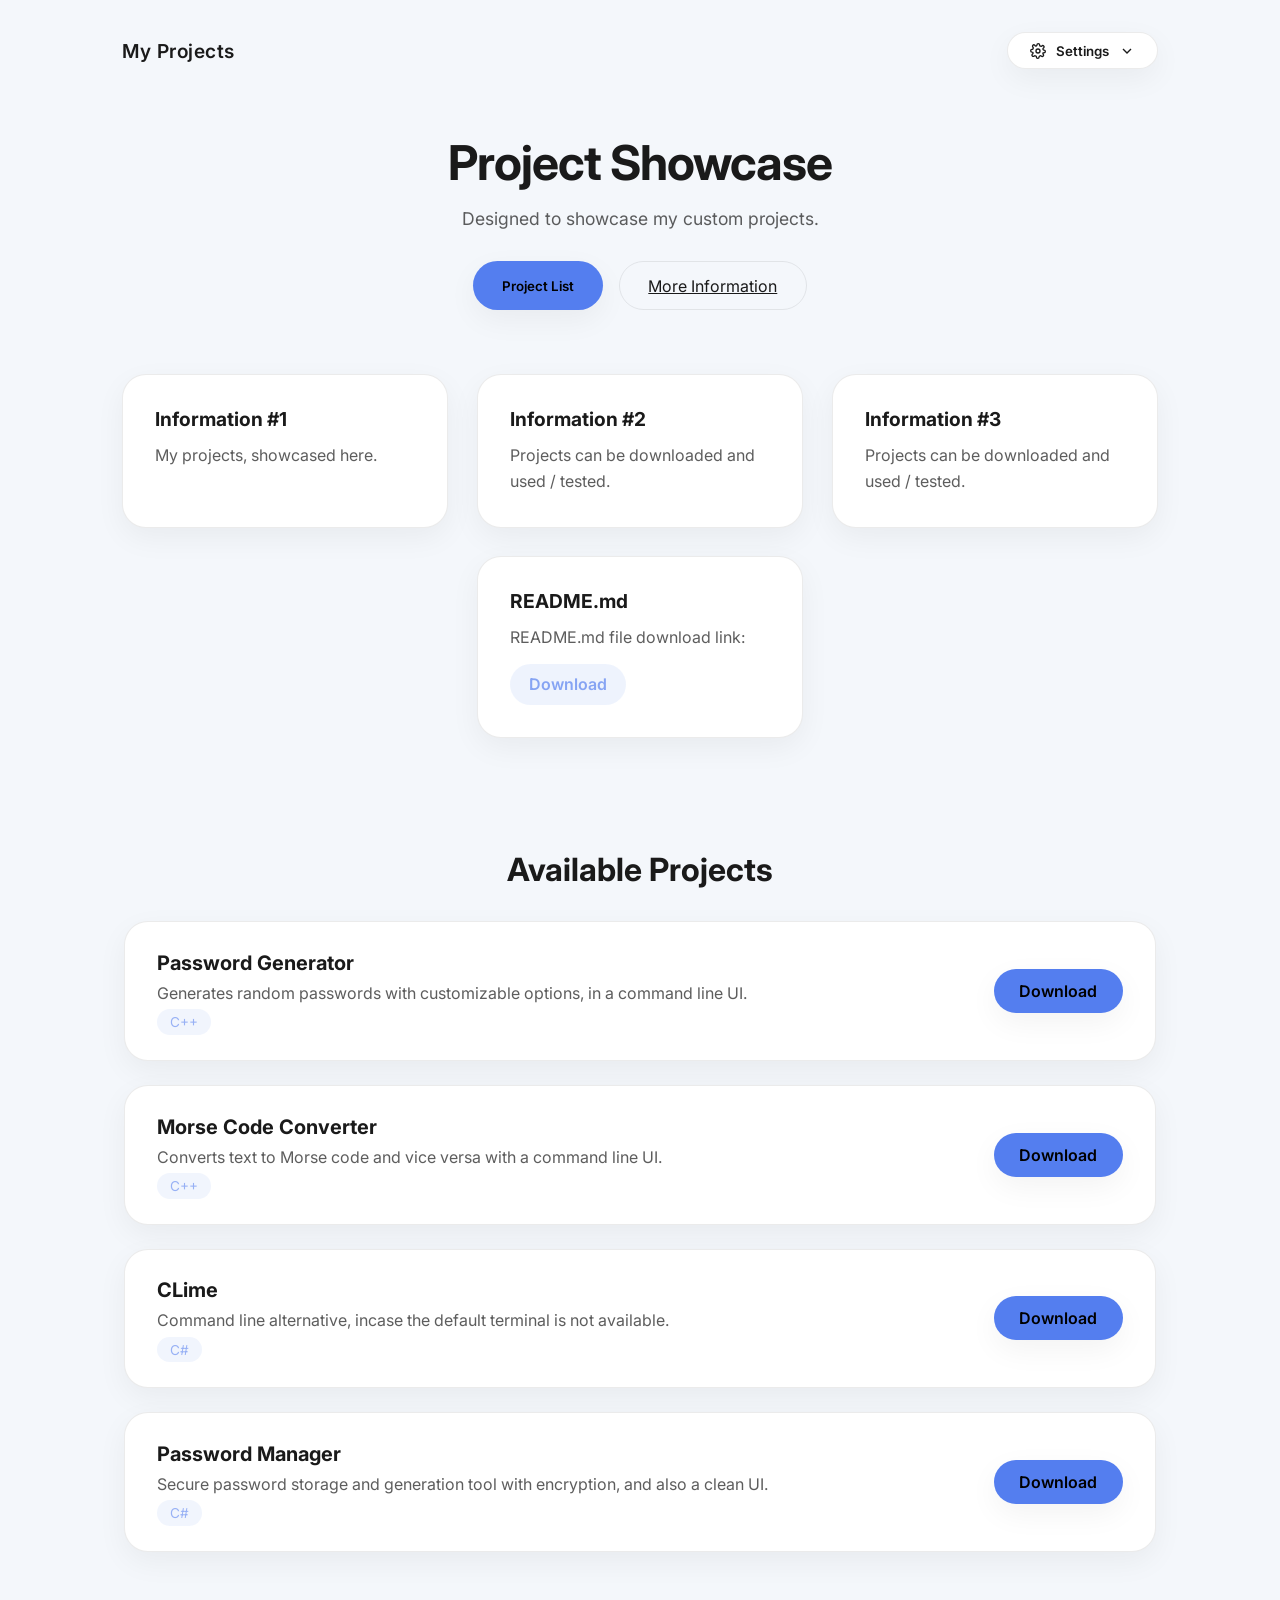
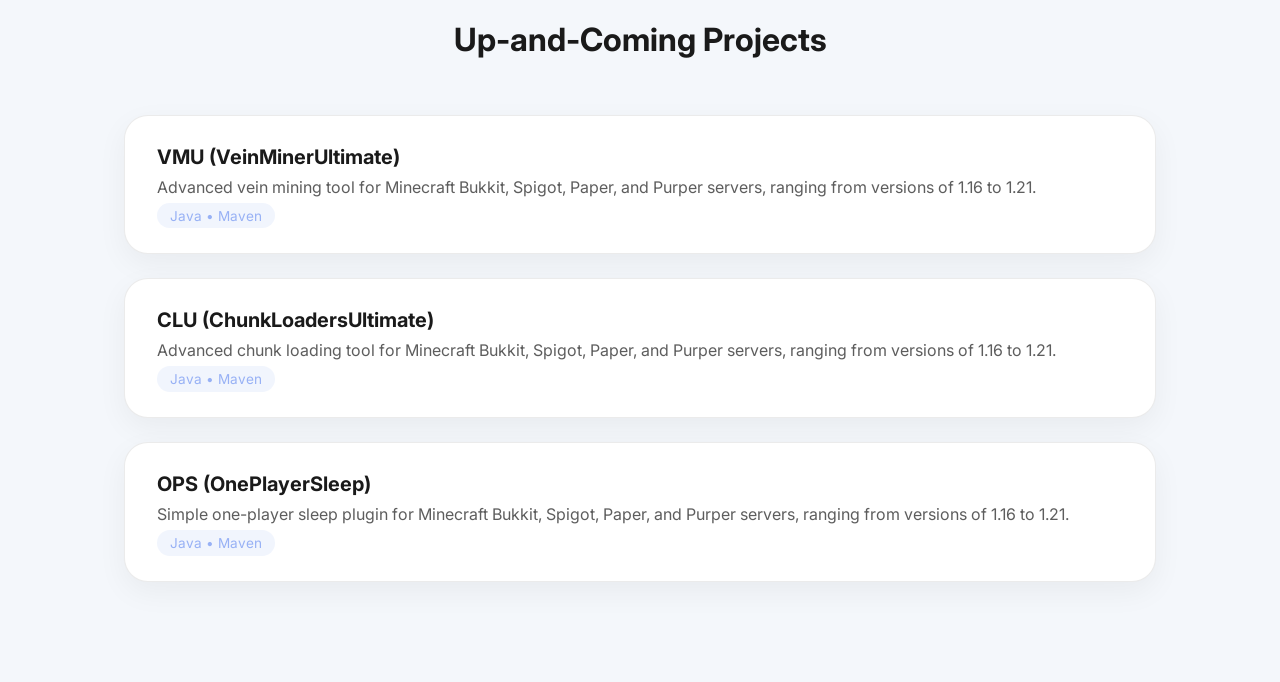
==== index.html @ 4d4570b8 "Add files via upload" ====
<!DOCTYPE html>
<html lang="en" data-theme="light">

<head>
    <meta charset="UTF-8" />
    <meta name="viewport" content="width=device-width, initial-scale=1.0" />
    <title>Project Showcase</title>
    <link rel="stylesheet" href="style.css" />
    <link href="https://fonts.googleapis.com/css2?family=Inter:wght@400;500;600;700&display=swap" rel="stylesheet">
</head>

<body>
    <div class="container">
        <header class="navbar">
            <div class="logo">My Projects</div>
            <div class="settings-wrapper">
                <button class="settings-btn" id="settingsBtn">
                    <span class="settings-content">
                            <svg class="settings-gear" viewBox="0 0 24 24" fill="none" stroke="currentColor" stroke-width="2">
                                <circle cx="12" cy="12" r="3"></circle>
                                <path d="M19.4 15a1.7 1.7 0 0 0 .33 1.82l.06.06a2 2 0 1 1-2.83 2.83l-.06-.06A1.7 1.7 0 0 0 15 19.4a1.7 1.7 0 0 0-1 .6 1.7 1.7 0 0 0-.4 1.1V21a2 2 0 1 1-4 0v-.1a1.7 1.7 0 0 0-.4-1.1 1.7 1.7 0 0 0-1-.6 1.7 1.7 0 0 0-1.82.33l-.06.06a2 2 0 1 1-2.83-2.83l.06-.06A1.7 1.7 0 0 0 4.6 15a1.7 1.7 0 0 0-.6-1 1.7 1.7 0 0 0-1.1-.4H3a2 2 0 1 1 0-4h.1a1.7 1.7 0 0 0 1.1-.4 1.7 1.7 0 0 0 .6-1 1.7 1.7 0 0 0-.33-1.82l-.06-.06A2 2 0 1 1 7.24 3.4l.06.06A1.7 1.7 0 0 0 9 4.6a1.7 1.7 0 0 0 1-.6 1.7 1.7 0 0 0 .4-1.1V3a2 2 0 1 1 4 0v.1a1.7 1.7 0 0 0 .4 1.1 1.7 1.7 0 0 0 1 .6 1.7 1.7 0 0 0 1.82-.33l.06-.06A2 2 0 1 1 20.6 7.24l-.06.06A1.7 1.7 0 0 0 19.4 9c0 .38.13.74.36 1.03.23.29.56.5.94.57H21a2 2 0 1 1 0 4h-.1a1.7 1.7 0 0 0-1.1.4c-.3.25-.52.6-.6 1z"></path>
                            </svg>

                            <span class="settings-text">Settings</span>
                    <svg class="settings-arrow" viewBox="0 0 24 24" fill="none" stroke="currentColor" stroke-width="2">
                        <polyline points="6 9 12 15 18 9"></polyline>
                    </svg>
                    </span>
                </button>

                <div class="settings-dropdown" id="settingsDropdown">
                    <div class="settings-item">
                        <span>Dark Mode</span>
                        <button class="theme-toggle" id="themeToggle">
                            <span class="toggle-circle"></span>
                        </button>
                    </div>
                    

                    <br>

                    <div class="settings-item">
                        <span>Mono Mode</span>
                        <button class="theme-toggle" id="monochromeToggle">
                            <span class="toggle-circle-2"></span>
                        </button>
                    </div>

                    <br>

                    <div class="settings-item">
                        <span>Cake Enabled</span>
                        <button class="theme-toggle" id="cakeToggle">
                            <span class="toggle-circle-3"></span>
                        </button>
                    </div>
                </div>
            </div>
        </header>

        <main class="hero">
            <h1>Project Showcase</h1>
            <p>Designed to showcase my custom projects.</p>
            <div class="buttons">
                <button class="primary-btn" id="projectListBtn">Project List</button>
                <a href="more_information.html" class="secondary-btn">More Information</a>
            </div>
        </main>

        <section class="cards">
            <div class="card">
                <h3>Information #1</h3>
                <p>My projects, showcased here.</p>
            </div>

            <div class="card">
                <h3>Information #2</h3>
                <p>Projects can be downloaded and used / tested.</p>
            </div>

            <div class="card">
                <h3>Information #3</h3>
                <p>Projects can be downloaded and used / tested.</p>
            </div>

            <div class="card-sized-placeholder"></div>

            <div class="card">
                <h3>README.md</h3>
                <p>README.md file download link: <a href="README.md" download>Download</a></p>
            </div>
        </section>
    </div>

    <section class="projects-list">
        <h2 class="section-title" id="projectList">Available Projects</h2>
        <div class="projects-container">
            <div class="project-item">
                <div class="project-details">
                    <h3>Password Generator</h3>
                    <p>Generates random passwords with customizable options, in a command line UI.</p>
                    <span class="project-meta">C++</span>
                </div>
                <a href="projects/password-generator.zip" download class="project-download">
                    Download
                </a>
            </div>

            <div class="project-item">
                <div class="project-details">
                    <h3>Morse Code Converter</h3>
                    <p>Converts text to Morse code and vice versa with a command line UI.</p>
                    <span class="project-meta">C++</span>
                </div>
                <a href="projects/mcc.zip" download class="project-download">
                    Download
                </a>
            </div>

            <div class="project-item">
                <div class="project-details">
                    <h3>CLime</h3>
                    <p>Command line alternative, incase the default terminal is not available.</p>
                    <span class="project-meta">C#</span>
                </div>
                <a href="projects/clime.zip" download class="project-download">
                    Download
                </a>
            </div>

            <div class="project-item">
                <div class="project-details">
                    <h3>Password Manager</h3>
                    <p>Secure password storage and generation tool with encryption, and also a clean UI.</p>
                    <span class="project-meta">C#</span>
                </div>
                <a href="projects/password-manager.zip" download class="project-download">
                    Download
                </a>
            </div>

            <br>

            <h2 class="section-title">Up-and-Coming Projects</h2>

            <div class="project-item">
                <div class="project-details">
                    <h3>VMU (VeinMinerUltimate)</h3>
                    <p>Advanced vein mining tool for Minecraft Bukkit, Spigot, Paper, and Purper servers, ranging from versions of 1.16 to 1.21.</p>
                    <span class="project-meta">Java • Maven</span>
                </div>
            </div>

            <div class="project-item">
                <div class="project-details">
                    <h3>CLU (ChunkLoadersUltimate)</h3>
                    <p>Advanced chunk loading tool for Minecraft Bukkit, Spigot, Paper, and Purper servers, ranging from versions of 1.16 to 1.21.</p>
                    <span class="project-meta">Java • Maven</span>
                </div>
            </div>

            <div class="project-item">
                <div class="project-details">
                    <h3>OPS (OnePlayerSleep)</h3>
                    <p>Simple one-player sleep plugin for Minecraft Bukkit, Spigot, Paper, and Purper servers, ranging from versions of 1.16 to 1.21.</p>
                    <span class="project-meta">Java • Maven</span>
                </div>
            </div>
    </section>

    <br>
    <br>
    <br>
    <br>
    <br>

    <div id="cake">
        <img src="assets/cake.png" alt="Cake">
        <p>Have a slice of cake!</p>
    </div>

    <script src="script.js"></script>
</body>

</html>
---- style.css ----
:root {
    --bg: #f4f7fb;
    --text: #1a1a1a;
    --card-bg: #ffffff;
    --accent: #547eef;
    --accent-soft: rgba(37, 99, 235, 0.1);
    --border: rgba(0, 0, 0, 0.08);
    --shadow-soft: 0 10px 30px rgba(0, 0, 0, 0.05);
    --shadow-hover: 0 18px 45px rgba(0, 0, 0, 0.12);
}

[data-theme="dark"] {
    --bg: #0f1115;
    --text: #f5f5f5;
    --card-bg: #1a1d24;
    --accent: #ead64a;
    --accent-soft: rgba(234, 214, 74, 0.1);
    --border: rgba(255, 255, 255, 0.08);
    --shadow-soft: 0 10px 30px rgba(0, 0, 0, 0.6);
    --shadow-hover: 0 20px 55px rgba(0, 0, 0, 0.8);
}

[data-theme="monochrome"] {
    --bg: #323742;
    --text: #f5f5f5;
    --card-bg: #2c313d;
    --accent: #8a8f9a;
    --accent-soft: rgba(255, 255, 255, 0.08);
    --border: rgba(255, 255, 255, 0.08);
    --shadow-soft: 0 10px 30px rgba(0, 0, 0, 0.5);
    --shadow-hover: 0 20px 55px rgba(0, 0, 0, 0.15);
}

* {
    margin: 0;
    padding: 0;
    box-sizing: border-box;
    font-family: "Inter", sans-serif;
}

body {
    background: var(--bg);
    color: var(--text);
    transition: background 0.3s ease, color 0.3s ease;
}

.container {
    max-width: 1100px;
    margin: auto;
    padding: 2rem;
}

.navbar {
    display: flex;
    justify-content: space-between;
    align-items: center;
    margin-bottom: 4rem;
}

.logo {
    font-weight: 600;
    font-size: 1.2rem;
    letter-spacing: 0.5px;
}

.theme-toggle {
    width: 52px;
    height: 28px;
    background: var(--accent-soft);
    border-radius: 50px;
    border: 1px solid var(--border);
    position: relative;
    cursor: pointer;
    transition: all 0.3s ease;
}

.theme-toggle:hover {
    box-shadow: var(--shadow-soft);
}

.toggle-circle {
    width: 22px;
    height: 22px;
    background: var(--accent);
    border-radius: 50%;
    position: absolute;
    top: 2px;
    left: 3px;
    transition: all 0.3s ease;
}

.toggle-circle-2 {
    width: 22px;
    height: 22px;
    background: var(--accent);
    border-radius: 50%;
    position: absolute;
    top: 2px;
    left: 3px;
    transition: all 0.3s ease;
}

.toggle-circle-3 {
    width: 22px;
    height: 22px;
    background: var(--accent);
    border-radius: 50%;
    position: absolute;
    top: 2px;
    left: 3px;
    transition: all 0.3s ease;
}

.theme-toggle.active .toggle-circle-3 {
    transform: translateX(22px);
}

[data-theme="dark"] .toggle-circle {
    transform: translateX(22px);
}

[data-theme="monochrome"] .toggle-circle-2 {
    transform: translateX(22px);
}

.hero {
    text-align: center;
    margin-bottom: 4rem;
}

.hero h1 {
    font-size: 3rem;
    font-weight: 700;
    margin-bottom: 1rem;
    letter-spacing: -1px;
}

.hero p {
    opacity: 0.7;
    margin-bottom: 2rem;
    font-size: 1.1rem;
    max-width: 650px;
    margin-left: auto;
    margin-right: auto;
}

.buttons {
    display: flex;
    justify-content: center;
    gap: 1rem;
}

.primary-btn {
    background: var(--accent);
    color: #000;
    border: none;
    padding: 0.85rem 1.8rem;
    border-radius: 999px;
    font-weight: 600;
    cursor: pointer;
    transition: all 0.3s ease;
    box-shadow: var(--shadow-soft);
}

.primary-btn:hover {
    transform: translateY(-3px);
    box-shadow: var(--shadow-hover);
}

.secondary-btn {
    background: transparent;
    border: 1px solid var(--border);
    color: var(--text);
    padding: 0.85rem 1.8rem;
    border-radius: 999px;
    cursor: pointer;
    transition: all 0.3s ease;
}

.secondary-btn:hover {
    background: var(--accent-soft);
    transform: translateY(-2px);
}

.cards {
    display: grid;
    grid-template-columns: repeat(auto-fit, minmax(250px, 1fr));
    gap: 1.8rem;
}

.card {
    background: var(--card-bg);
    padding: 2rem;
    border-radius: 24px;
    border: 1px solid var(--border);
    box-shadow: var(--shadow-soft);
    transition: all 0.3s ease;
}

.card-sized-placeholder {
    padding: 2rem;
    border-radius: 24px;
}

.card:hover {
    transform: translateY(-8px);
    box-shadow: var(--shadow-hover);
}

.card h3 {
    margin-bottom: 0.75rem;
    font-size: 1.2rem;
}

.card p {
    opacity: 0.7;
    line-height: 1.6;
}

.card a {
    display: inline-block;
    margin-top: 0.8rem;
    padding: 0.5rem 1.2rem;
    border-radius: 999px;
    background: var(--accent-soft);
    color: var(--accent);
    text-decoration: none;
    font-weight: 600;
    transition: all 0.3s ease;
}

.card a:hover {
    background: var(--accent);
    color: #000;
    transform: translateY(-2px);
}

.section-title {
    font-size: 2rem;
    font-weight: 700;
    margin-bottom: 2rem;
    text-align: center;
}

.projects-container {
    max-width: 1032px;
    margin: 0 auto;
}

.projects-list {
    margin-top: 5rem;
}

.projects-container {
    display: flex;
    flex-direction: column;
    gap: 1.5rem;
}

.project-item {
    display: flex;
    justify-content: space-between;
    align-items: center;
    background: var(--card-bg);
    padding: 1.8rem 2rem;
    border-radius: 24px;
    border: 1px solid var(--border);
    box-shadow: var(--shadow-soft);
    transition: all 0.3s ease;
}

.project-item:hover {
    transform: translateY(-6px);
    box-shadow: var(--shadow-hover);
}

.project-details h3 {
    margin-bottom: 0.5rem;
    font-size: 1.25rem;
}

.project-details p {
    opacity: 0.7;
    margin-bottom: 0.5rem;
}

.project-meta {
    font-size: 0.85rem;
    opacity: 0.6;
}

.project-download {
    padding: 0.75rem 1.6rem;
    border-radius: 999px;
    background: var(--accent);
    color: #000;
    text-decoration: none;
    font-weight: 600;
    transition: all 0.3s ease;
    box-shadow: var(--shadow-soft);
}

.project-download:hover {
    transform: translateY(-3px);
    box-shadow: var(--shadow-hover);
}

.settings-wrapper {
    position: relative;
}

.settings-btn {
    background: var(--card-bg);
    border: 1px solid var(--border);
    padding: 0.6rem 1.4rem;
    border-radius: 999px;
    font-weight: 600;
    cursor: pointer;
    transition: all 0.3s ease;
    box-shadow: var(--shadow-soft);
    color: var(--text);
}

.settings-btn:hover {
    transform: translateY(-2px);
    box-shadow: var(--shadow-hover);
    background: var(--accent-soft);
}

.settings-dropdown {
    position: absolute;
    top: 120%;
    right: 0;
    width: 220px;
    background: var(--card-bg);
    border: 1px solid var(--border);
    border-radius: 20px;
    padding: 1.2rem;
    box-shadow: var(--shadow-hover);
    opacity: 0;
    transform: translateY(-10px);
    pointer-events: none;
    transition: all 0.25s ease;
    z-index: 100;
}

.settings-dropdown.active {
    opacity: 1;
    transform: translateY(0);
    pointer-events: all;
}

.settings-item {
    display: flex;
    justify-content: space-between;
    align-items: center;
}

.settings-content {
    display: flex;
    align-items: center;
    gap: 0.6rem;
}

.settings-gear {
    width: 16px;
    height: 16px;
}

.settings-arrow {
    width: 16px;
    height: 16px;
    transition: transform 0.3s ease;
}

.settings-dropdown.active+.settings-arrow {
    transform: rotate(180deg);
}

.settings-btn.active .settings-arrow {
    transform: rotate(180deg);
}

.project-meta {
    background: var(--accent-soft);
    color: var(--accent);
    padding: 0.3rem 0.8rem;
    border-radius: 999px;
}

.project-download:hover {
    transform: translateY(-3px) scale(1.03);
}
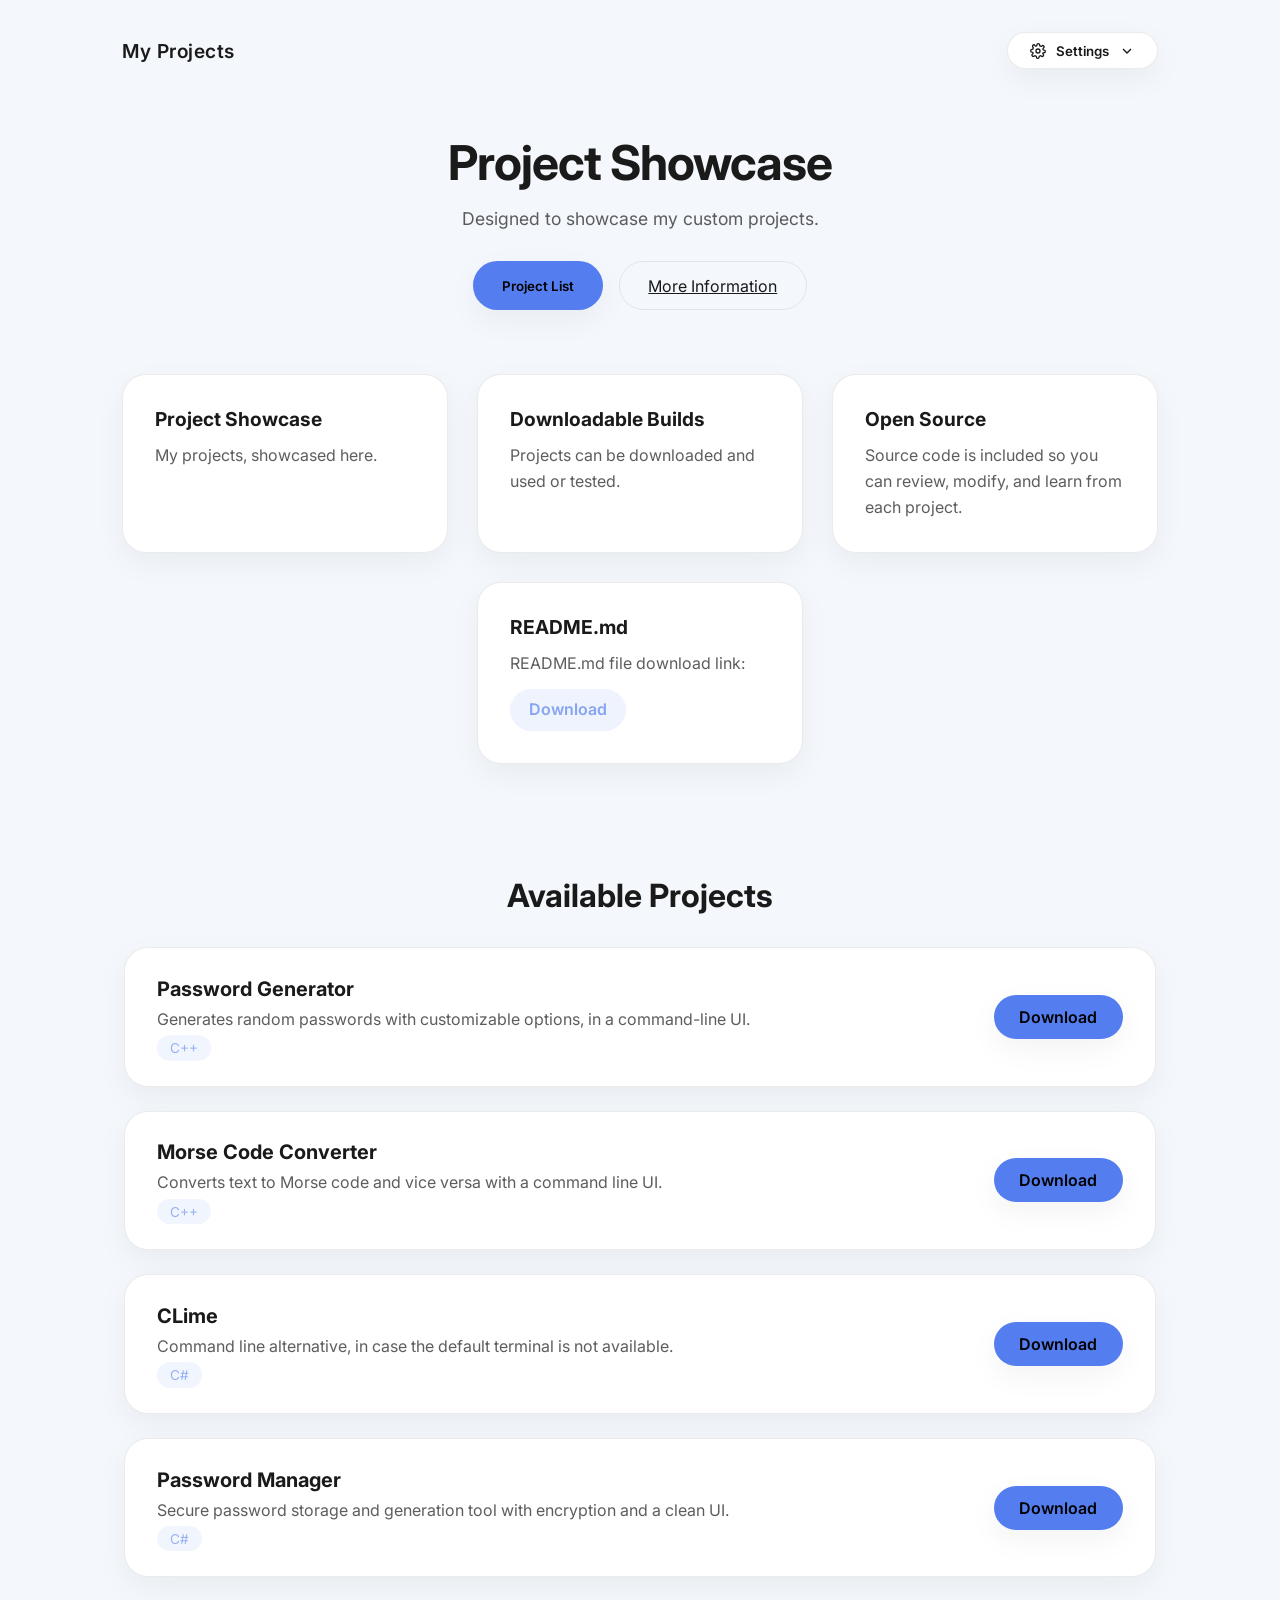
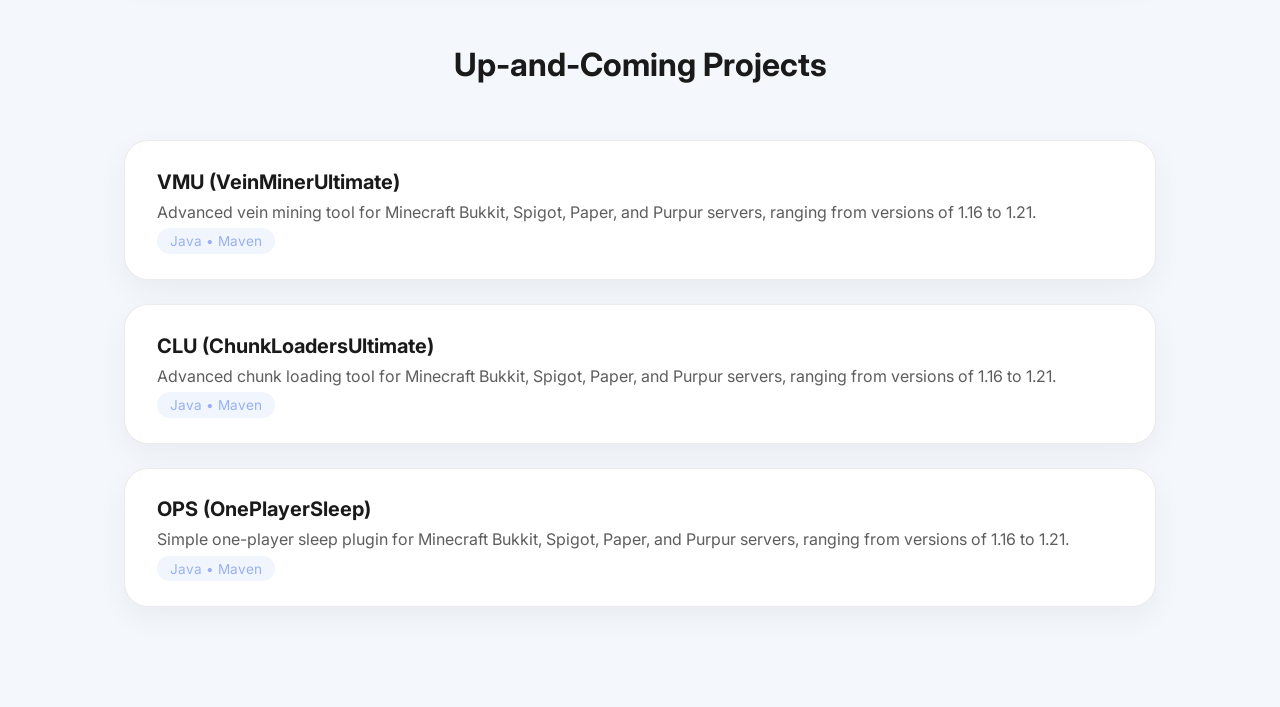
==== commit 5c720e4f: "Update project information and descriptions" ====
--- a/index.html
+++ b/index.html
@@ -69,18 +69,18 @@
 
         <section class="cards">
             <div class="card">
-                <h3>Information #1</h3>
+                <h3>Project Showcase</h3>
                 <p>My projects, showcased here.</p>
             </div>
 
             <div class="card">
-                <h3>Information #2</h3>
-                <p>Projects can be downloaded and used / tested.</p>
+                <h3>Downloadable Builds</h3>
+                <p>Projects can be downloaded and used or tested.</p>
             </div>
 
             <div class="card">
-                <h3>Information #3</h3>
-                <p>Projects can be downloaded and used / tested.</p>
+                <h3>Open Source</h3>
+                <p>Source code is included so you can review, modify, and learn from each project.</p>
             </div>
 
             <div class="card-sized-placeholder"></div>
@@ -98,7 +98,7 @@
             <div class="project-item">
                 <div class="project-details">
                     <h3>Password Generator</h3>
-                    <p>Generates random passwords with customizable options, in a command line UI.</p>
+                    <p>Generates random passwords with customizable options, in a command-line UI.</p>
                     <span class="project-meta">C++</span>
                 </div>
                 <a href="projects/password-generator.zip" download class="project-download">
@@ -120,7 +120,7 @@
             <div class="project-item">
                 <div class="project-details">
                     <h3>CLime</h3>
-                    <p>Command line alternative, incase the default terminal is not available.</p>
+                    <p>Command line alternative, in case the default terminal is not available.</p>
                     <span class="project-meta">C#</span>
                 </div>
                 <a href="projects/clime.zip" download class="project-download">
@@ -131,7 +131,7 @@
             <div class="project-item">
                 <div class="project-details">
                     <h3>Password Manager</h3>
-                    <p>Secure password storage and generation tool with encryption, and also a clean UI.</p>
+                    <p>Secure password storage and generation tool with encryption and a clean UI.</p>
                     <span class="project-meta">C#</span>
                 </div>
                 <a href="projects/password-manager.zip" download class="project-download">
@@ -146,7 +146,7 @@
             <div class="project-item">
                 <div class="project-details">
                     <h3>VMU (VeinMinerUltimate)</h3>
-                    <p>Advanced vein mining tool for Minecraft Bukkit, Spigot, Paper, and Purper servers, ranging from versions of 1.16 to 1.21.</p>
+                    <p>Advanced vein mining tool for Minecraft Bukkit, Spigot, Paper, and Purpur servers, ranging from versions of 1.16 to 1.21.</p>
                     <span class="project-meta">Java • Maven</span>
                 </div>
             </div>
@@ -154,7 +154,7 @@
             <div class="project-item">
                 <div class="project-details">
                     <h3>CLU (ChunkLoadersUltimate)</h3>
-                    <p>Advanced chunk loading tool for Minecraft Bukkit, Spigot, Paper, and Purper servers, ranging from versions of 1.16 to 1.21.</p>
+                    <p>Advanced chunk loading tool for Minecraft Bukkit, Spigot, Paper, and Purpur servers, ranging from versions of 1.16 to 1.21.</p>
                     <span class="project-meta">Java • Maven</span>
                 </div>
             </div>
@@ -162,7 +162,7 @@
             <div class="project-item">
                 <div class="project-details">
                     <h3>OPS (OnePlayerSleep)</h3>
-                    <p>Simple one-player sleep plugin for Minecraft Bukkit, Spigot, Paper, and Purper servers, ranging from versions of 1.16 to 1.21.</p>
+                    <p>Simple one-player sleep plugin for Minecraft Bukkit, Spigot, Paper, and Purpur servers, ranging from versions of 1.16 to 1.21.</p>
                     <span class="project-meta">Java • Maven</span>
                 </div>
             </div>
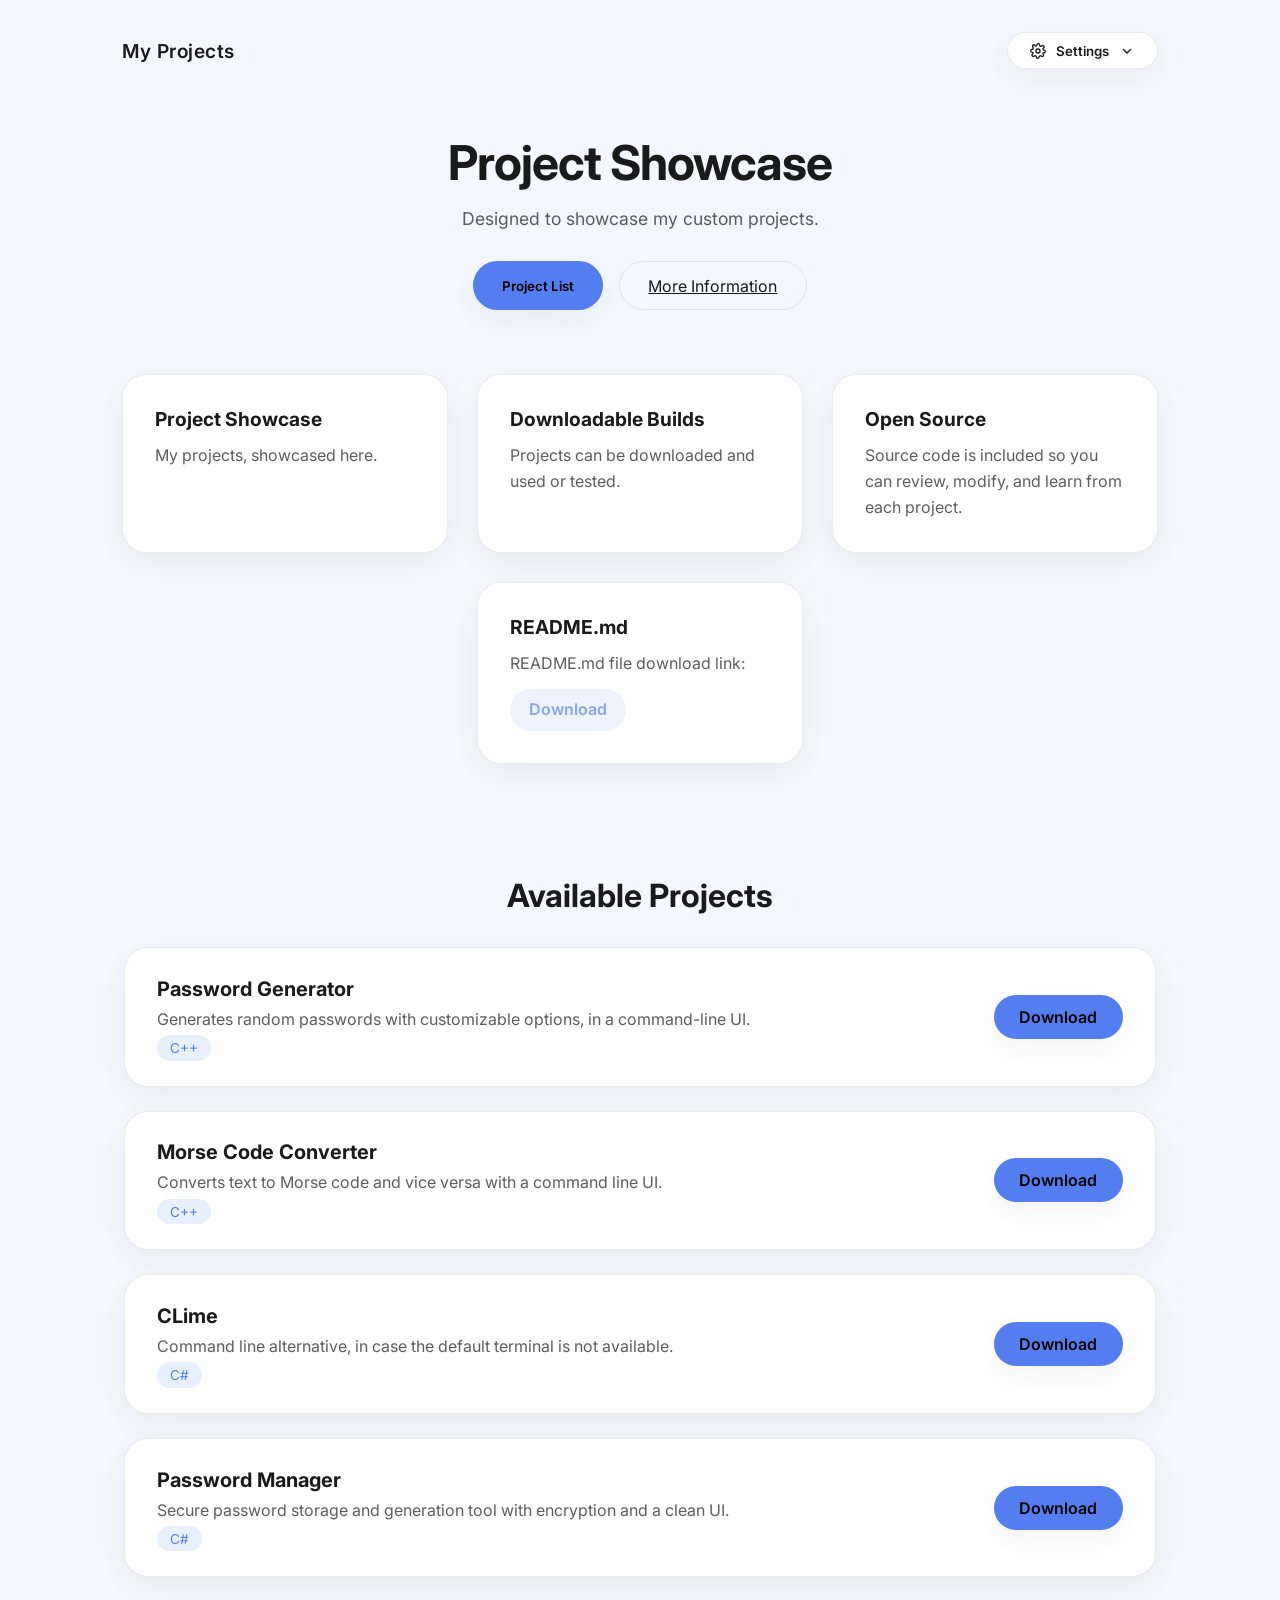
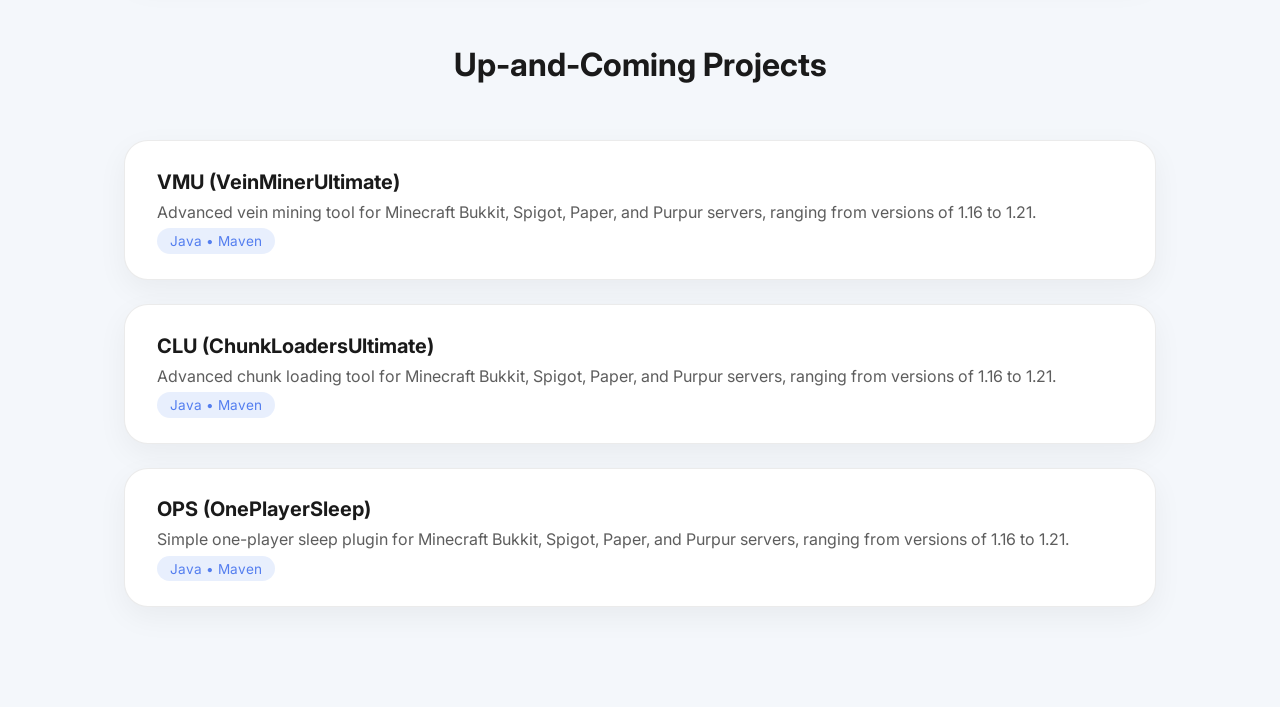
==== commit 5ad9994a: "Update card elements to include 'reveal' class" ====
--- a/index.html
+++ b/index.html
@@ -68,24 +68,24 @@
         </main>
 
         <section class="cards">
-            <div class="card">
+            <div class="card reveal">
                 <h3>Project Showcase</h3>
                 <p>My projects, showcased here.</p>
             </div>
 
-            <div class="card">
+            <div class="card reveal">
                 <h3>Downloadable Builds</h3>
                 <p>Projects can be downloaded and used or tested.</p>
             </div>
 
-            <div class="card">
+            <div class="card reveal">
                 <h3>Open Source</h3>
                 <p>Source code is included so you can review, modify, and learn from each project.</p>
             </div>
 
             <div class="card-sized-placeholder"></div>
 
-            <div class="card">
+            <div class="card reveal">
                 <h3>README.md</h3>
                 <p>README.md file download link: <a href="README.md" download>Download</a></p>
             </div>
@@ -95,7 +95,7 @@
     <section class="projects-list">
         <h2 class="section-title" id="projectList">Available Projects</h2>
         <div class="projects-container">
-            <div class="project-item">
+            <div class="project-item reveal">
                 <div class="project-details">
                     <h3>Password Generator</h3>
                     <p>Generates random passwords with customizable options, in a command-line UI.</p>
@@ -106,7 +106,7 @@
                 </a>
             </div>
 
-            <div class="project-item">
+            <div class="project-item reveal">
                 <div class="project-details">
                     <h3>Morse Code Converter</h3>
                     <p>Converts text to Morse code and vice versa with a command line UI.</p>
@@ -117,7 +117,7 @@
                 </a>
             </div>
 
-            <div class="project-item">
+            <div class="project-item reveal">
                 <div class="project-details">
                     <h3>CLime</h3>
                     <p>Command line alternative, in case the default terminal is not available.</p>
@@ -128,7 +128,7 @@
                 </a>
             </div>
 
-            <div class="project-item">
+            <div class="project-item reveal">
                 <div class="project-details">
                     <h3>Password Manager</h3>
                     <p>Secure password storage and generation tool with encryption and a clean UI.</p>
@@ -141,9 +141,9 @@
 
             <br>
 
-            <h2 class="section-title">Up-and-Coming Projects</h2>
+            <h2 class="section-title reveal">Up-and-Coming Projects</h2>
 
-            <div class="project-item">
+            <div class="project-item reveal">
                 <div class="project-details">
                     <h3>VMU (VeinMinerUltimate)</h3>
                     <p>Advanced vein mining tool for Minecraft Bukkit, Spigot, Paper, and Purpur servers, ranging from versions of 1.16 to 1.21.</p>
@@ -151,7 +151,7 @@
                 </div>
             </div>
 
-            <div class="project-item">
+            <div class="project-item reveal">
                 <div class="project-details">
                     <h3>CLU (ChunkLoadersUltimate)</h3>
                     <p>Advanced chunk loading tool for Minecraft Bukkit, Spigot, Paper, and Purpur servers, ranging from versions of 1.16 to 1.21.</p>
@@ -159,7 +159,7 @@
                 </div>
             </div>
 
-            <div class="project-item">
+            <div class="project-item reveal">
                 <div class="project-details">
                     <h3>OPS (OnePlayerSleep)</h3>
                     <p>Simple one-player sleep plugin for Minecraft Bukkit, Spigot, Paper, and Purpur servers, ranging from versions of 1.16 to 1.21.</p>
--- a/style.css
+++ b/style.css
@@ -1,3 +1,5 @@
+/* THEME VARIABLES */
+
 :root {
     --bg: #f4f7fb;
     --text: #1a1a1a;
@@ -31,6 +33,8 @@
     --shadow-hover: 0 20px 55px rgba(0, 0, 0, 0.15);
 }
 
+/* GLOBAL RESET */
+
 * {
     margin: 0;
     padding: 0;
@@ -50,6 +54,9 @@
     padding: 2rem;
 }
 
+
+/* NAV BAR */
+
 .navbar {
     display: flex;
     justify-content: space-between;
@@ -63,6 +70,263 @@
     letter-spacing: 0.5px;
 }
 
+
+/* HERO SECTION */
+
+.hero {
+    text-align: center;
+    margin-bottom: 4rem;
+}
+
+.hero h1 {
+    font-size: 3rem;
+    font-weight: 700;
+    margin-bottom: 1rem;
+    letter-spacing: -1px;
+}
+
+.hero p {
+    opacity: 0.7;
+    margin: 0 auto 2rem auto;
+    font-size: 1.1rem;
+    max-width: 650px;
+}
+
+.buttons {
+    display: flex;
+    justify-content: center;
+    gap: 1rem;
+}
+
+
+/* BUTTONS */
+
+.primary-btn,
+.project-download {
+    background: var(--accent);
+    color: #000;
+    border: none;
+    border-radius: 999px;
+    font-weight: 600;
+    cursor: pointer;
+    transition: all 0.3s ease;
+    box-shadow: var(--shadow-soft);
+}
+
+.primary-btn {
+    padding: 0.85rem 1.8rem;
+}
+
+.project-download {
+    padding: 0.75rem 1.6rem;
+    text-decoration: none;
+}
+
+.primary-btn:hover,
+.project-download:hover {
+    transform: translateY(-3px) scale(1.03);
+    box-shadow: var(--shadow-hover);
+}
+
+.secondary-btn {
+    background: transparent;
+    border: 1px solid var(--border);
+    color: var(--text);
+    padding: 0.85rem 1.8rem;
+    border-radius: 999px;
+    cursor: pointer;
+    transition: all 0.3s ease;
+}
+
+.secondary-btn:hover {
+    background: var(--accent-soft);
+    transform: translateY(-2px);
+}
+
+
+/* CARDS */
+
+.cards {
+    display: grid;
+    grid-template-columns: repeat(auto-fit, minmax(250px, 1fr));
+    gap: 1.8rem;
+}
+
+.card {
+    background: var(--card-bg);
+    padding: 2rem;
+    border-radius: 24px;
+    border: 1px solid var(--border);
+    box-shadow: var(--shadow-soft);
+    transition: all 0.3s ease;
+}
+
+.card:hover {
+    transform: translateY(-8px);
+    box-shadow: var(--shadow-hover);
+}
+
+.card h3 {
+    margin-bottom: 0.75rem;
+    font-size: 1.2rem;
+}
+
+.card p {
+    opacity: 0.7;
+    line-height: 1.6;
+}
+
+.card a {
+    display: inline-block;
+    margin-top: 0.8rem;
+    padding: 0.5rem 1.2rem;
+    border-radius: 999px;
+    background: var(--accent-soft);
+    color: var(--accent);
+    text-decoration: none;
+    font-weight: 600;
+    transition: all 0.3s ease;
+}
+
+.card a:hover {
+    background: var(--accent);
+    color: #000;
+    transform: translateY(-2px);
+}
+
+.card-sized-placeholder {
+    padding: 2rem;
+    border-radius: 24px;
+}
+
+
+/* PROJECT LIST */
+
+.projects-list {
+    margin-top: 5rem;
+}
+
+.section-title {
+    font-size: 2rem;
+    font-weight: 700;
+    margin-bottom: 2rem;
+    text-align: center;
+}
+
+.projects-container {
+    max-width: 1032px;
+    margin: 0 auto;
+    display: flex;
+    flex-direction: column;
+    gap: 1.5rem;
+}
+
+.project-item {
+    display: flex;
+    justify-content: space-between;
+    align-items: center;
+    background: var(--card-bg);
+    padding: 1.8rem 2rem;
+    border-radius: 24px;
+    border: 1px solid var(--border);
+    box-shadow: var(--shadow-soft);
+    transition: all 0.3s ease;
+}
+
+.project-item:hover {
+    transform: translateY(-6px);
+    box-shadow: var(--shadow-hover);
+}
+
+.project-details h3 {
+    margin-bottom: 0.5rem;
+    font-size: 1.25rem;
+}
+
+.project-details p {
+    opacity: 0.7;
+    margin-bottom: 0.5rem;
+}
+
+.project-meta {
+    font-size: 0.85rem;
+    background: var(--accent-soft);
+    color: var(--accent);
+    padding: 0.3rem 0.8rem;
+    border-radius: 999px;
+}
+
+/* SETTINGS DROPDOWN */
+
+.settings-wrapper {
+    position: relative;
+}
+
+.settings-btn {
+    background: var(--card-bg);
+    border: 1px solid var(--border);
+    padding: 0.6rem 1.4rem;
+    border-radius: 999px;
+    font-weight: 600;
+    cursor: pointer;
+    transition: all 0.3s ease;
+    box-shadow: var(--shadow-soft);
+    color: var(--text);
+}
+
+.settings-btn:hover {
+    transform: translateY(-2px);
+    box-shadow: var(--shadow-hover);
+    background: var(--accent-soft);
+}
+
+.settings-dropdown {
+    position: absolute;
+    top: 120%;
+    right: 0;
+    width: 220px;
+    background: var(--card-bg);
+    border: 1px solid var(--border);
+    border-radius: 20px;
+    padding: 1.2rem;
+    box-shadow: var(--shadow-hover);
+    opacity: 0;
+    transform: translateY(-10px);
+    pointer-events: none;
+    transition: all 0.25s ease;
+    z-index: 100;
+}
+
+.settings-dropdown.active {
+    opacity: 1;
+    transform: translateY(0);
+    pointer-events: all;
+}
+
+.settings-item {
+    display: flex;
+    justify-content: space-between;
+    align-items: center;
+}
+
+.settings-content {
+    display: flex;
+    align-items: center;
+    gap: 0.6rem;
+}
+
+.settings-gear,
+.settings-arrow {
+    width: 16px;
+    height: 16px;
+}
+
+.settings-btn.active .settings-arrow {
+    transform: rotate(180deg);
+}
+
+/* THEME TOGGLE */
+
 .theme-toggle {
     width: 52px;
     height: 28px;
@@ -78,28 +342,8 @@
     box-shadow: var(--shadow-soft);
 }
 
-.toggle-circle {
-    width: 22px;
-    height: 22px;
-    background: var(--accent);
-    border-radius: 50%;
-    position: absolute;
-    top: 2px;
-    left: 3px;
-    transition: all 0.3s ease;
-}
-
-.toggle-circle-2 {
-    width: 22px;
-    height: 22px;
-    background: var(--accent);
-    border-radius: 50%;
-    position: absolute;
-    top: 2px;
-    left: 3px;
-    transition: all 0.3s ease;
-}
-
+.toggle-circle,
+.toggle-circle-2,
 .toggle-circle-3 {
     width: 22px;
     height: 22px;
@@ -111,283 +355,34 @@
     transition: all 0.3s ease;
 }
 
+[data-theme="dark"] .toggle-circle,
+[data-theme="monochrome"] .toggle-circle-2,
 .theme-toggle.active .toggle-circle-3 {
     transform: translateX(22px);
 }
 
-[data-theme="dark"] .toggle-circle {
-    transform: translateX(22px);
-}
-
-[data-theme="monochrome"] .toggle-circle-2 {
-    transform: translateX(22px);
-}
-
-.hero {
-    text-align: center;
-    margin-bottom: 4rem;
-}
-
-.hero h1 {
-    font-size: 3rem;
-    font-weight: 700;
-    margin-bottom: 1rem;
-    letter-spacing: -1px;
-}
-
-.hero p {
-    opacity: 0.7;
-    margin-bottom: 2rem;
-    font-size: 1.1rem;
-    max-width: 650px;
-    margin-left: auto;
-    margin-right: auto;
-}
-
-.buttons {
-    display: flex;
-    justify-content: center;
-    gap: 1rem;
-}
-
-.primary-btn {
-    background: var(--accent);
-    color: #000;
-    border: none;
-    padding: 0.85rem 1.8rem;
-    border-radius: 999px;
-    font-weight: 600;
-    cursor: pointer;
-    transition: all 0.3s ease;
-    box-shadow: var(--shadow-soft);
-}
-
-.primary-btn:hover {
-    transform: translateY(-3px);
-    box-shadow: var(--shadow-hover);
-}
-
-.secondary-btn {
-    background: transparent;
-    border: 1px solid var(--border);
-    color: var(--text);
-    padding: 0.85rem 1.8rem;
-    border-radius: 999px;
-    cursor: pointer;
-    transition: all 0.3s ease;
-}
-
-.secondary-btn:hover {
-    background: var(--accent-soft);
-    transform: translateY(-2px);
-}
-
-.cards {
-    display: grid;
-    grid-template-columns: repeat(auto-fit, minmax(250px, 1fr));
-    gap: 1.8rem;
-}
-
-.card {
-    background: var(--card-bg);
-    padding: 2rem;
-    border-radius: 24px;
-    border: 1px solid var(--border);
-    box-shadow: var(--shadow-soft);
-    transition: all 0.3s ease;
-}
-
-.card-sized-placeholder {
-    padding: 2rem;
-    border-radius: 24px;
-}
-
-.card:hover {
-    transform: translateY(-8px);
-    box-shadow: var(--shadow-hover);
-}
-
-.card h3 {
-    margin-bottom: 0.75rem;
-    font-size: 1.2rem;
-}
-
-.card p {
-    opacity: 0.7;
-    line-height: 1.6;
-}
-
-.card a {
-    display: inline-block;
-    margin-top: 0.8rem;
-    padding: 0.5rem 1.2rem;
-    border-radius: 999px;
-    background: var(--accent-soft);
-    color: var(--accent);
-    text-decoration: none;
-    font-weight: 600;
-    transition: all 0.3s ease;
-}
-
-.card a:hover {
-    background: var(--accent);
-    color: #000;
-    transform: translateY(-2px);
-}
-
-.section-title {
-    font-size: 2rem;
-    font-weight: 700;
-    margin-bottom: 2rem;
-    text-align: center;
-}
-
-.projects-container {
-    max-width: 1032px;
-    margin: 0 auto;
-}
-
-.projects-list {
-    margin-top: 5rem;
-}
-
-.projects-container {
-    display: flex;
-    flex-direction: column;
-    gap: 1.5rem;
-}
-
-.project-item {
-    display: flex;
-    justify-content: space-between;
-    align-items: center;
-    background: var(--card-bg);
-    padding: 1.8rem 2rem;
-    border-radius: 24px;
-    border: 1px solid var(--border);
-    box-shadow: var(--shadow-soft);
-    transition: all 0.3s ease;
-}
-
-.project-item:hover {
-    transform: translateY(-6px);
-    box-shadow: var(--shadow-hover);
-}
-
-.project-details h3 {
-    margin-bottom: 0.5rem;
-    font-size: 1.25rem;
-}
-
-.project-details p {
-    opacity: 0.7;
-    margin-bottom: 0.5rem;
-}
-
-.project-meta {
-    font-size: 0.85rem;
-    opacity: 0.6;
-}
-
-.project-download {
-    padding: 0.75rem 1.6rem;
-    border-radius: 999px;
-    background: var(--accent);
-    color: #000;
-    text-decoration: none;
-    font-weight: 600;
-    transition: all 0.3s ease;
-    box-shadow: var(--shadow-soft);
-}
-
-.project-download:hover {
-    transform: translateY(-3px);
-    box-shadow: var(--shadow-hover);
-}
-
-.settings-wrapper {
-    position: relative;
-}
-
-.settings-btn {
-    background: var(--card-bg);
-    border: 1px solid var(--border);
-    padding: 0.6rem 1.4rem;
-    border-radius: 999px;
-    font-weight: 600;
-    cursor: pointer;
-    transition: all 0.3s ease;
-    box-shadow: var(--shadow-soft);
-    color: var(--text);
-}
-
-.settings-btn:hover {
-    transform: translateY(-2px);
-    box-shadow: var(--shadow-hover);
-    background: var(--accent-soft);
-}
-
-.settings-dropdown {
-    position: absolute;
-    top: 120%;
-    right: 0;
-    width: 220px;
-    background: var(--card-bg);
-    border: 1px solid var(--border);
-    border-radius: 20px;
-    padding: 1.2rem;
-    box-shadow: var(--shadow-hover);
+/* EFFECTS */
+
+.reveal {
     opacity: 0;
-    transform: translateY(-10px);
-    pointer-events: none;
-    transition: all 0.25s ease;
-    z-index: 100;
-}
-
-.settings-dropdown.active {
+    transform: translateY(40px);
+    transition: all 0.6s ease;
+}
+
+.reveal.active {
     opacity: 1;
     transform: translateY(0);
-    pointer-events: all;
-}
-
-.settings-item {
-    display: flex;
-    justify-content: space-between;
-    align-items: center;
-}
-
-.settings-content {
-    display: flex;
-    align-items: center;
-    gap: 0.6rem;
-}
-
-.settings-gear {
-    width: 16px;
-    height: 16px;
-}
-
-.settings-arrow {
-    width: 16px;
-    height: 16px;
-    transition: transform 0.3s ease;
-}
-
-.settings-dropdown.active+.settings-arrow {
-    transform: rotate(180deg);
-}
-
-.settings-btn.active .settings-arrow {
-    transform: rotate(180deg);
-}
-
-.project-meta {
-    background: var(--accent-soft);
-    color: var(--accent);
-    padding: 0.3rem 0.8rem;
-    border-radius: 999px;
-}
-
-.project-download:hover {
-    transform: translateY(-3px) scale(1.03);
-}
+}
+
+body {
+    opacity: 0;
+    transition: opacity 0.4s ease;
+}
+
+body.fade-in {
+    opacity: 1;
+}
+
+body.fade-out {
+    opacity: 0;
+}
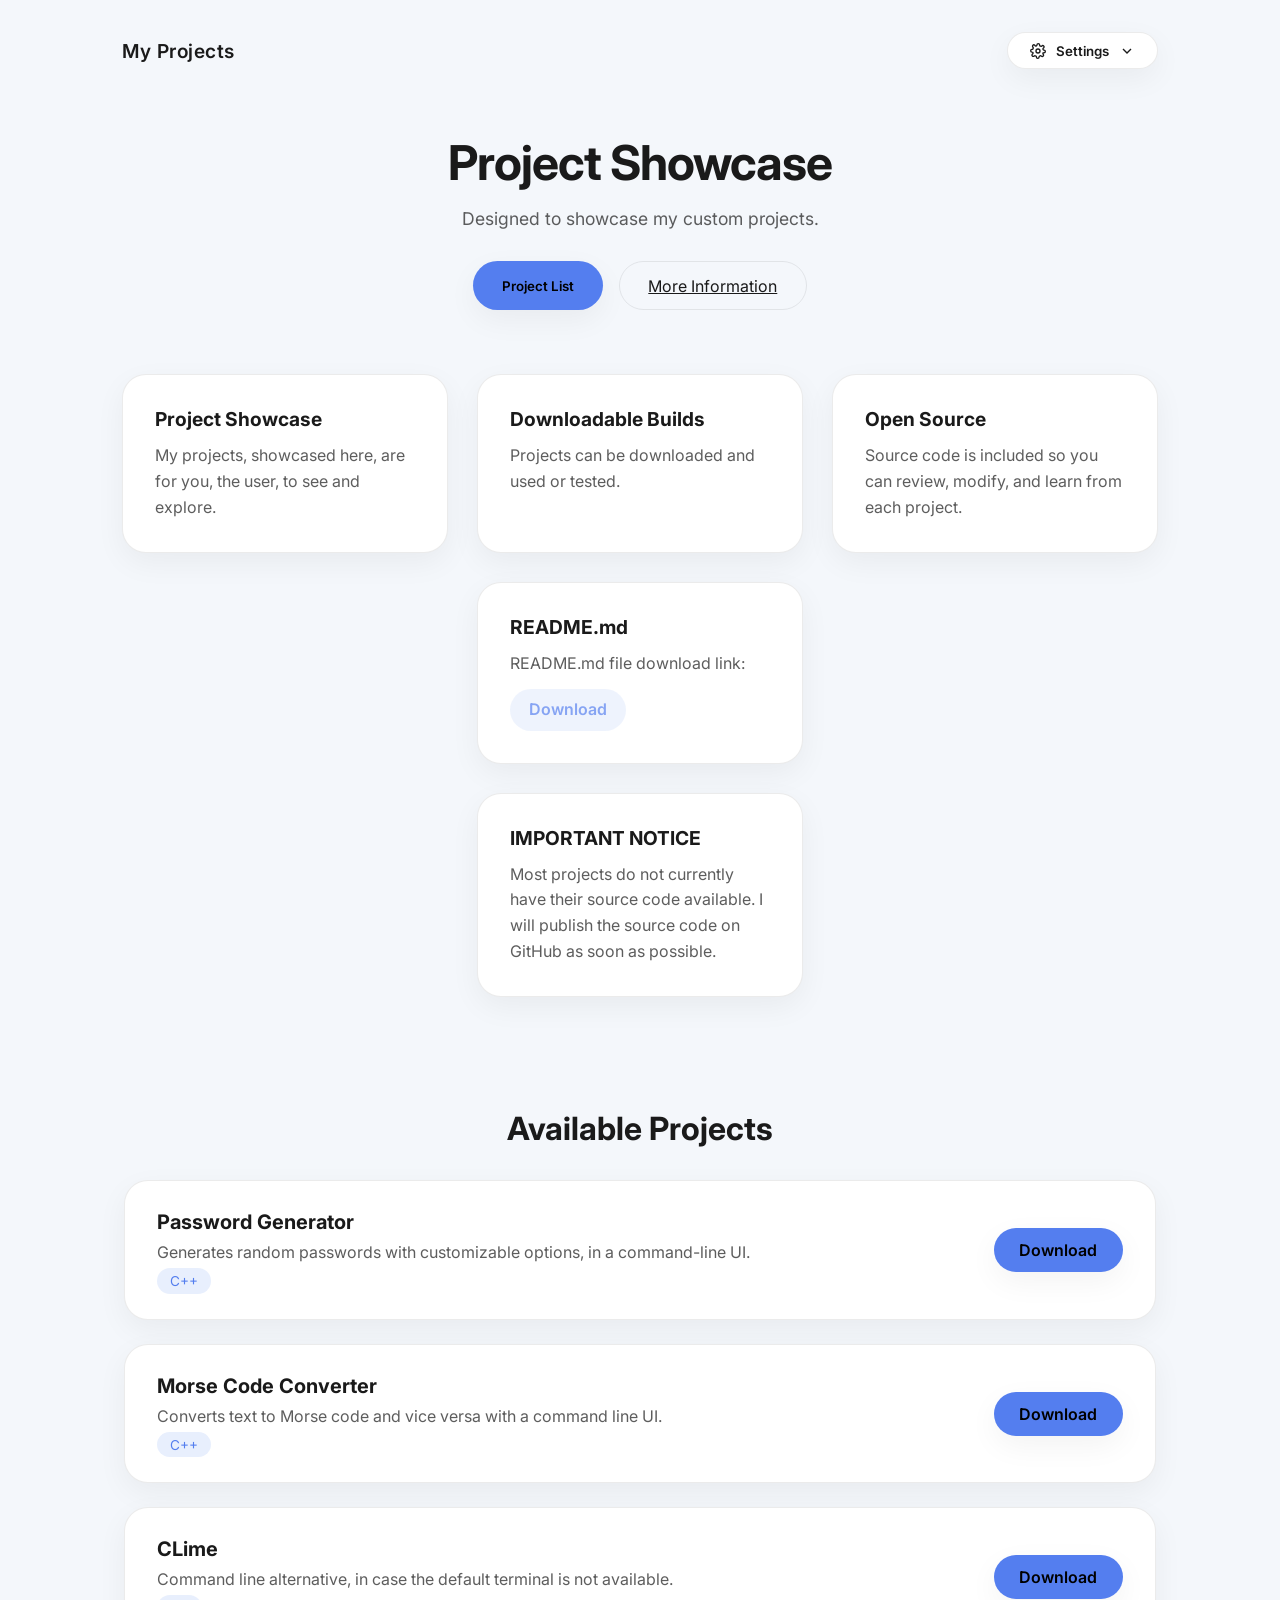
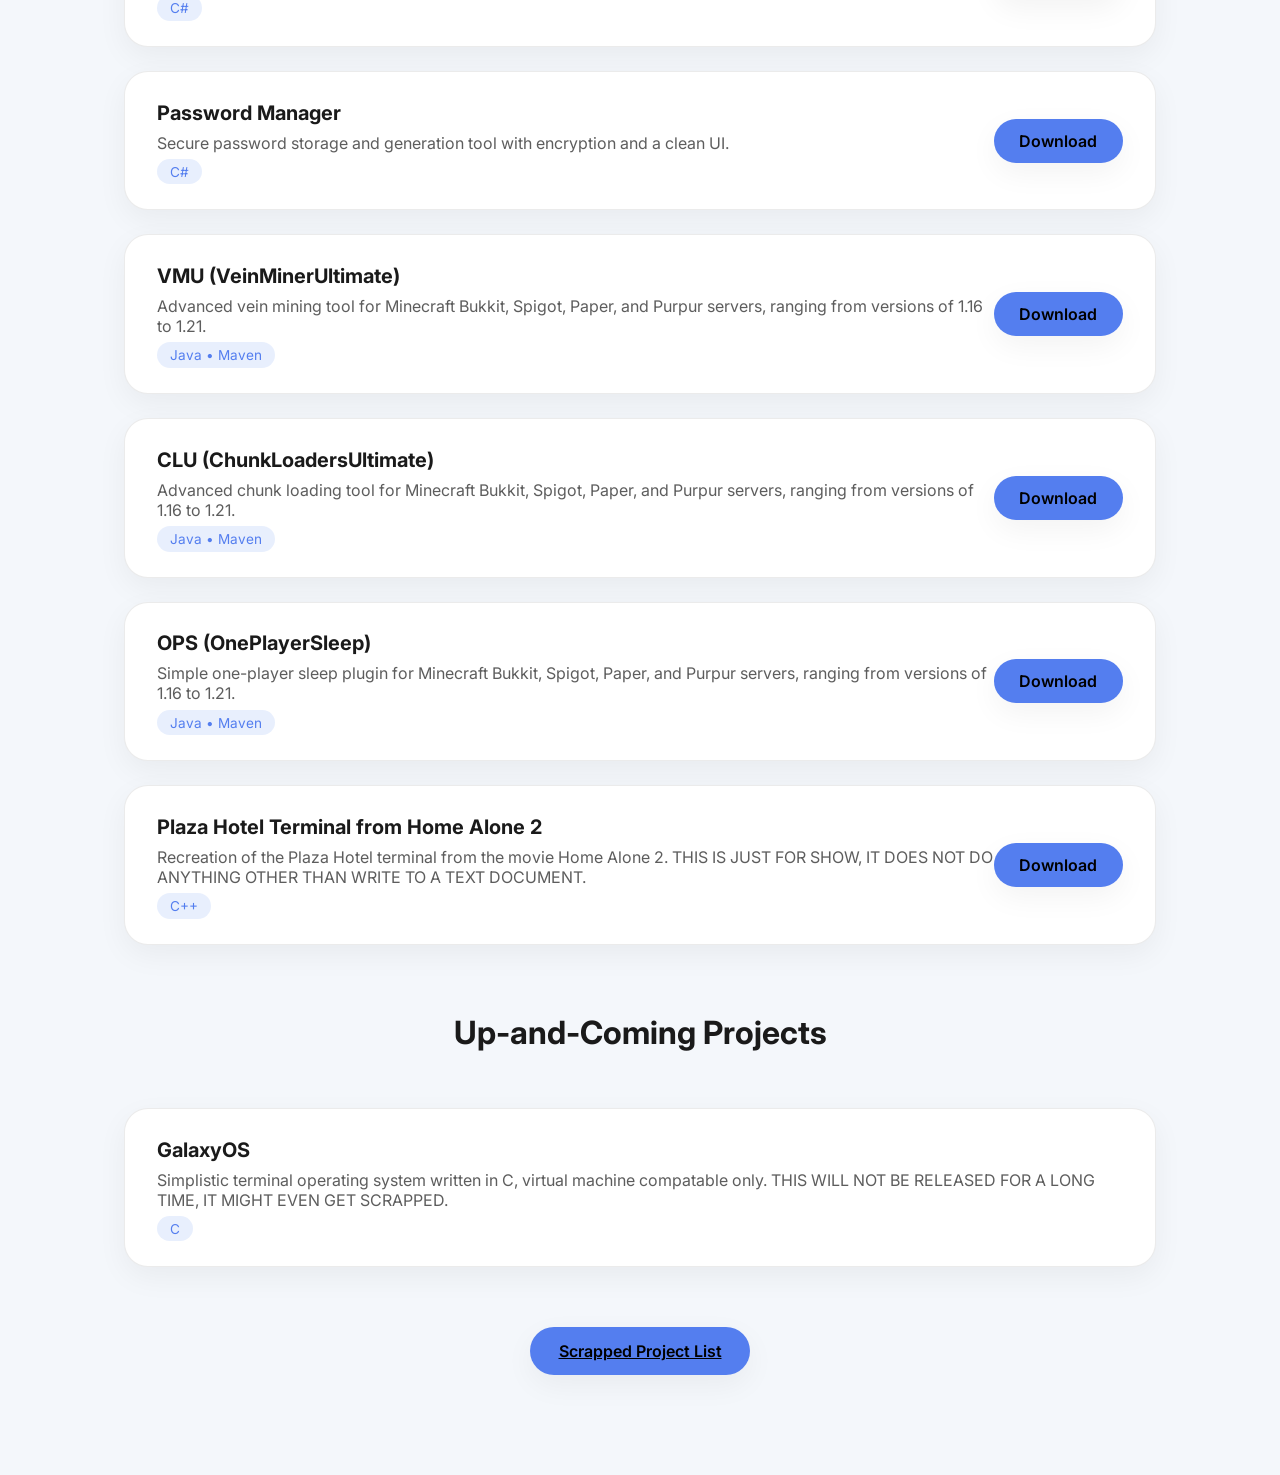
==== commit 7686fb62: "Enhance index.html with meta tags and content updates Added meta description for SEO and improved pr" ====
--- a/index.html
+++ b/index.html
@@ -2,10 +2,11 @@
 <html lang="en" data-theme="light">
 
 <head>
-    <meta charset="UTF-8" />
-    <meta name="viewport" content="width=device-width, initial-scale=1.0" />
+    <meta charset="UTF-8"/>
+    <meta name="viewport" content="width=device-width, initial-scale=1.0"/>
+    <meta name="description" content="A simple website to showcase my projects, with downloadable builds and source code."/>
     <title>Project Showcase</title>
-    <link rel="stylesheet" href="style.css" />
+    <link rel="stylesheet" href="style.css"/>
     <link href="https://fonts.googleapis.com/css2?family=Inter:wght@400;500;600;700&display=swap" rel="stylesheet">
 </head>
 
@@ -49,9 +50,18 @@
                     <br>
 
                     <div class="settings-item">
+                        <span>Cake Mode</span>
+                        <button class="theme-toggle" id="cakeMode">
+                            <span class="toggle-circle-3"></span>
+                        </button>
+                    </div>
+
+                    <br>
+
+                    <div class="settings-item">
                         <span>Cake Enabled</span>
                         <button class="theme-toggle" id="cakeToggle">
-                            <span class="toggle-circle-3"></span>
+                            <span class="toggle-circle-4"></span>
                         </button>
                     </div>
                 </div>
@@ -68,26 +78,34 @@
         </main>
 
         <section class="cards">
-            <div class="card reveal">
+            <div class="card">
                 <h3>Project Showcase</h3>
-                <p>My projects, showcased here.</p>
-            </div>
-
-            <div class="card reveal">
+                <p>My projects, showcased here, are for you, the user, to see and explore.</p>
+            </div>
+
+            <div class="card">
                 <h3>Downloadable Builds</h3>
                 <p>Projects can be downloaded and used or tested.</p>
             </div>
 
-            <div class="card reveal">
+            <div class="card">
                 <h3>Open Source</h3>
                 <p>Source code is included so you can review, modify, and learn from each project.</p>
             </div>
 
             <div class="card-sized-placeholder"></div>
 
-            <div class="card reveal">
+            <div class="card">
                 <h3>README.md</h3>
                 <p>README.md file download link: <a href="README.md" download>Download</a></p>
+            </div>
+
+            <div class="card-sized-placeholder"></div>
+            <div class="card-sized-placeholder"></div>
+
+            <div class="card" aria-live="assertive">
+                <h3 class="warning-title">IMPORTANT NOTICE</h3>
+                <p>Most projects do not currently have their source code available. I will publish the source code on GitHub as soon as possible.</p>
             </div>
         </section>
     </div>
@@ -95,7 +113,7 @@
     <section class="projects-list">
         <h2 class="section-title" id="projectList">Available Projects</h2>
         <div class="projects-container">
-            <div class="project-item reveal">
+            <div class="project-item">
                 <div class="project-details">
                     <h3>Password Generator</h3>
                     <p>Generates random passwords with customizable options, in a command-line UI.</p>
@@ -106,7 +124,7 @@
                 </a>
             </div>
 
-            <div class="project-item reveal">
+            <div class="project-item">
                 <div class="project-details">
                     <h3>Morse Code Converter</h3>
                     <p>Converts text to Morse code and vice versa with a command line UI.</p>
@@ -117,7 +135,7 @@
                 </a>
             </div>
 
-            <div class="project-item reveal">
+            <div class="project-item">
                 <div class="project-details">
                     <h3>CLime</h3>
                     <p>Command line alternative, in case the default terminal is not available.</p>
@@ -128,7 +146,7 @@
                 </a>
             </div>
 
-            <div class="project-item reveal">
+            <div class="project-item">
                 <div class="project-details">
                     <h3>Password Manager</h3>
                     <p>Secure password storage and generation tool with encryption and a clean UI.</p>
@@ -139,34 +157,71 @@
                 </a>
             </div>
 
-            <br>
-
-            <h2 class="section-title reveal">Up-and-Coming Projects</h2>
-
-            <div class="project-item reveal">
+            <div class="project-item">
                 <div class="project-details">
                     <h3>VMU (VeinMinerUltimate)</h3>
                     <p>Advanced vein mining tool for Minecraft Bukkit, Spigot, Paper, and Purpur servers, ranging from versions of 1.16 to 1.21.</p>
                     <span class="project-meta">Java • Maven</span>
                 </div>
-            </div>
-
-            <div class="project-item reveal">
+                <a href="projects/vmu.zip" download class="project-download">
+                    Download
+                </a>
+            </div>
+
+            <div class="project-item">
                 <div class="project-details">
                     <h3>CLU (ChunkLoadersUltimate)</h3>
                     <p>Advanced chunk loading tool for Minecraft Bukkit, Spigot, Paper, and Purpur servers, ranging from versions of 1.16 to 1.21.</p>
                     <span class="project-meta">Java • Maven</span>
                 </div>
-            </div>
-
-            <div class="project-item reveal">
+                <a href="projects/clu.zip" download class="project-download">
+                    Download
+                </a>
+            </div>
+
+            <div class="project-item">
                 <div class="project-details">
                     <h3>OPS (OnePlayerSleep)</h3>
                     <p>Simple one-player sleep plugin for Minecraft Bukkit, Spigot, Paper, and Purpur servers, ranging from versions of 1.16 to 1.21.</p>
                     <span class="project-meta">Java • Maven</span>
                 </div>
+                <a href="projects/ops.zip" download class="project-download">
+                    Download
+                </a>
+            </div>
+
+            <div class="project-item">
+                <div class="project-details">
+                    <h3>Plaza Hotel Terminal from Home Alone 2</h3>
+                    <p>Recreation of the Plaza Hotel terminal from the movie Home Alone 2. THIS IS JUST FOR SHOW, IT DOES NOT DO ANYTHING OTHER THAN WRITE TO A TEXT DOCUMENT.</p>
+                    <span class="project-meta">C++</span>
+                </div>
+                <a href="projects/plaza-hotel-terminal.zip" download class="project-download">
+                    Download
+                </a>
+            </div>
+
+            <br>
+
+            <h2 class="section-title">Up-and-Coming Projects</h2>
+            
+            <div class="project-item">
+                <div class="project-details">
+                    <h3>GalaxyOS</h3>
+                    <p>Simplistic terminal operating system written in C, virtual machine compatable only. THIS WILL NOT BE RELEASED FOR A LONG TIME, IT MIGHT EVEN GET SCRAPPED.</p>
+                    <span class="project-meta">C</span>
+                </div>
             </div>
     </section>
+
+    <br>
+    <br>
+    <br>
+    
+
+    <div class="buttons">
+        <a class="primary-btn" id="scrappedProjectListBtn" href="scrapped_projects.html">Scrapped Project List</a>
+    </div>
 
     <br>
     <br>
--- a/style.css
+++ b/style.css
@@ -363,17 +363,6 @@
 
 /* EFFECTS */
 
-.reveal {
-    opacity: 0;
-    transform: translateY(40px);
-    transition: all 0.6s ease;
-}
-
-.reveal.active {
-    opacity: 1;
-    transform: translateY(0);
-}
-
 body {
     opacity: 0;
     transition: opacity 0.4s ease;
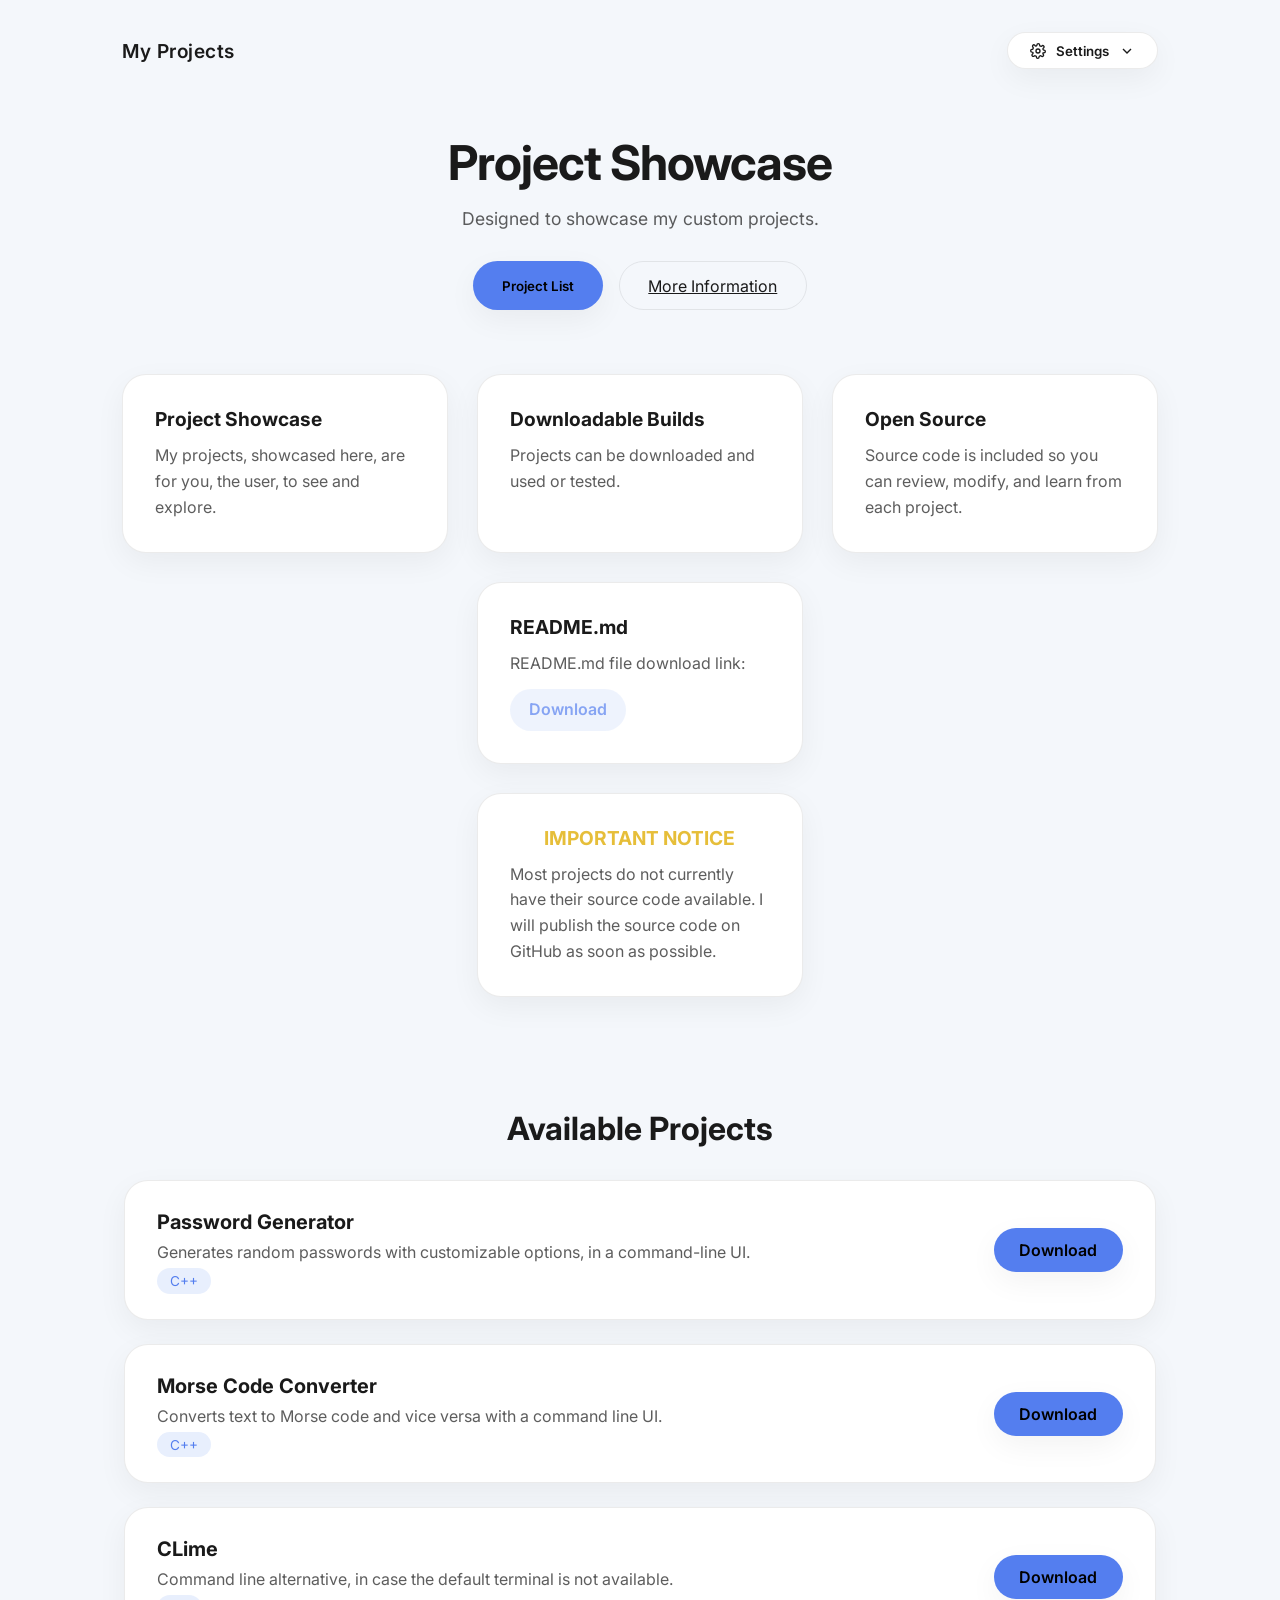
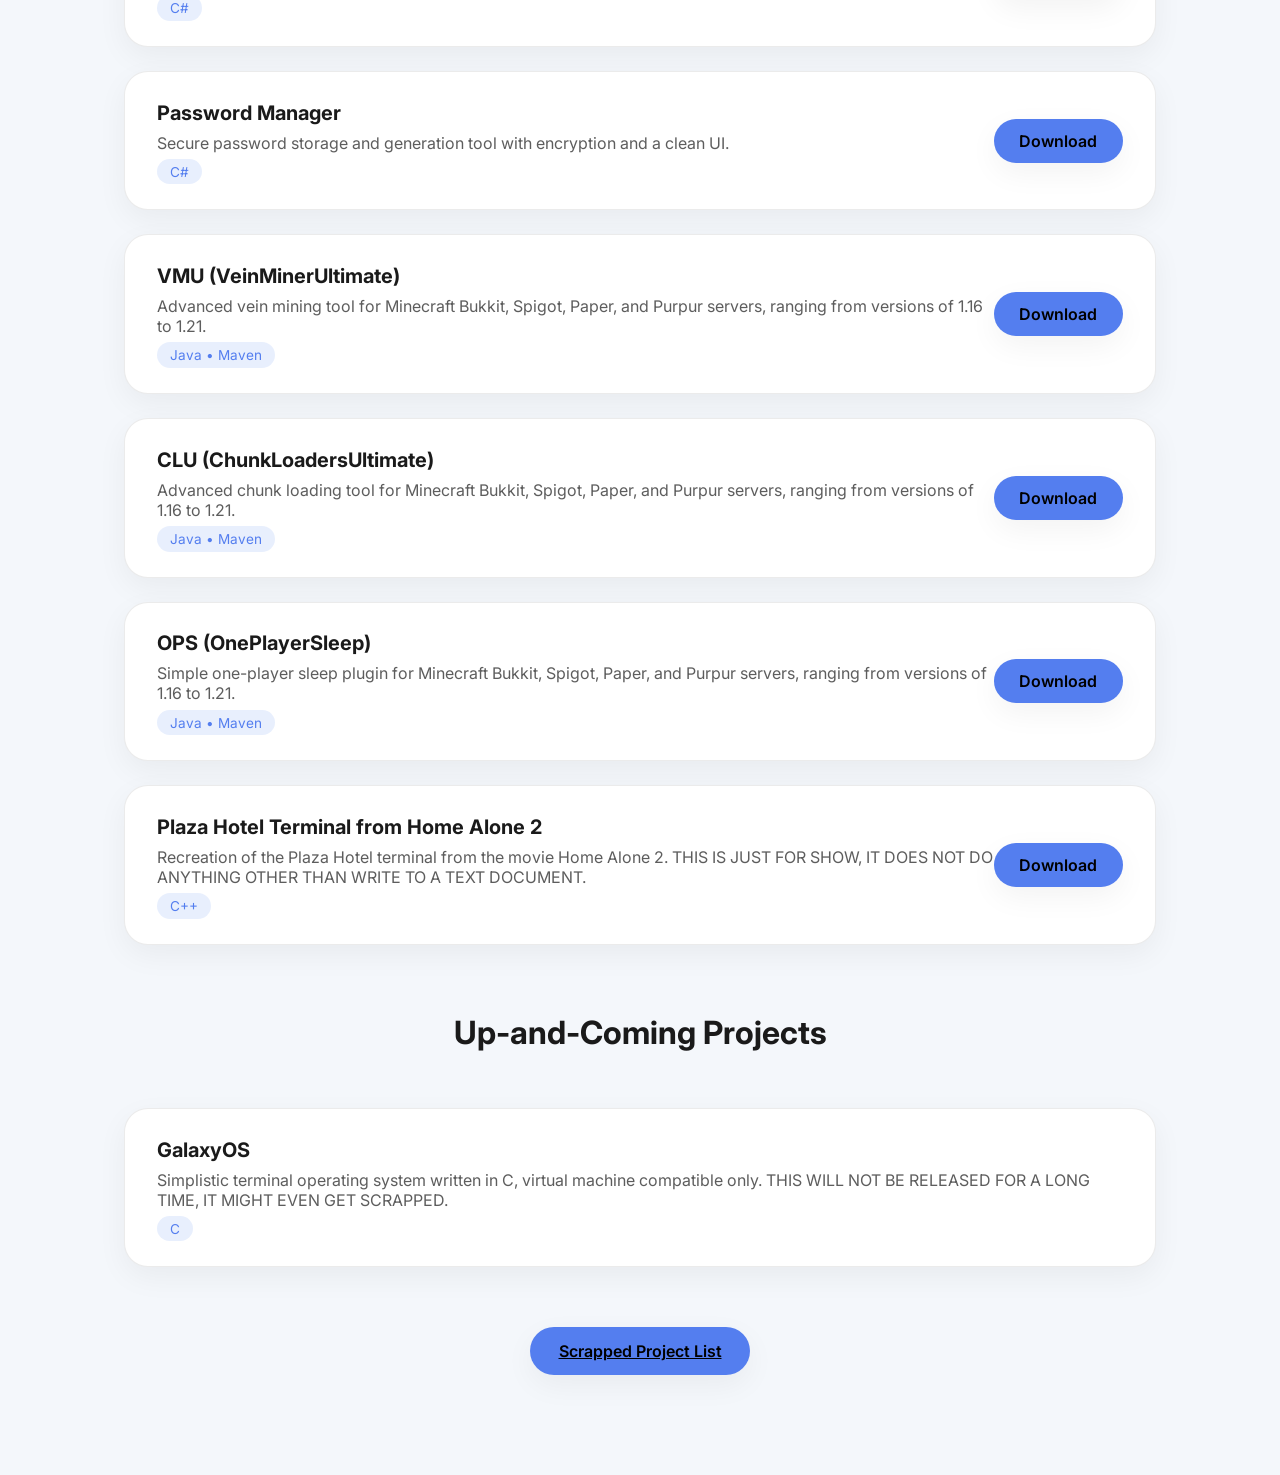
==== commit 478625e1: "Update index.html" ====
--- a/index.html
+++ b/index.html
@@ -208,7 +208,7 @@
             <div class="project-item">
                 <div class="project-details">
                     <h3>GalaxyOS</h3>
-                    <p>Simplistic terminal operating system written in C, virtual machine compatable only. THIS WILL NOT BE RELEASED FOR A LONG TIME, IT MIGHT EVEN GET SCRAPPED.</p>
+                    <p>Simplistic terminal operating system written in C, virtual machine compatible only. THIS WILL NOT BE RELEASED FOR A LONG TIME, IT MIGHT EVEN GET SCRAPPED.</p>
                     <span class="project-meta">C</span>
                 </div>
             </div>
--- a/style.css
+++ b/style.css
@@ -1,4 +1,4 @@
-/* THEME VARIABLES */
+/* THEME */
 
 :root {
     --bg: #f4f7fb;
@@ -33,6 +33,17 @@
     --shadow-hover: 0 20px 55px rgba(0, 0, 0, 0.15);
 }
 
+[data-theme="cake"] {
+    --bg: #d3a288;
+    --text: #fff5f7;
+    --card-bg: #3a291d;
+    --accent: #e6395f;
+    --accent-soft: rgba(230, 57, 95, 0.15);
+    --border: rgba(255, 230, 235, 0.12);
+    --shadow-soft: 0 10px 30px rgba(0, 0, 0, 0.6);
+    --shadow-hover: 0 20px 55px rgba(0, 0, 0, 0.75);
+}
+
 /* GLOBAL RESET */
 
 * {
@@ -344,7 +355,8 @@
 
 .toggle-circle,
 .toggle-circle-2,
-.toggle-circle-3 {
+.toggle-circle-3,
+.toggle-circle-4 {
     width: 22px;
     height: 22px;
     background: var(--accent);
@@ -357,7 +369,8 @@
 
 [data-theme="dark"] .toggle-circle,
 [data-theme="monochrome"] .toggle-circle-2,
-.theme-toggle.active .toggle-circle-3 {
+[data-theme="cake"] .toggle-circle-3,
+.theme-toggle.active .toggle-circle-4 {
     transform: translateX(22px);
 }
 
@@ -375,3 +388,15 @@
 body.fade-out {
     opacity: 0;
 }
+
+/* MISC */
+
+.warning-title {
+    color: #e6be39;
+    text-align: center;
+}
+
+.error-title {
+    color: #e63939;
+    text-align: center;
+}
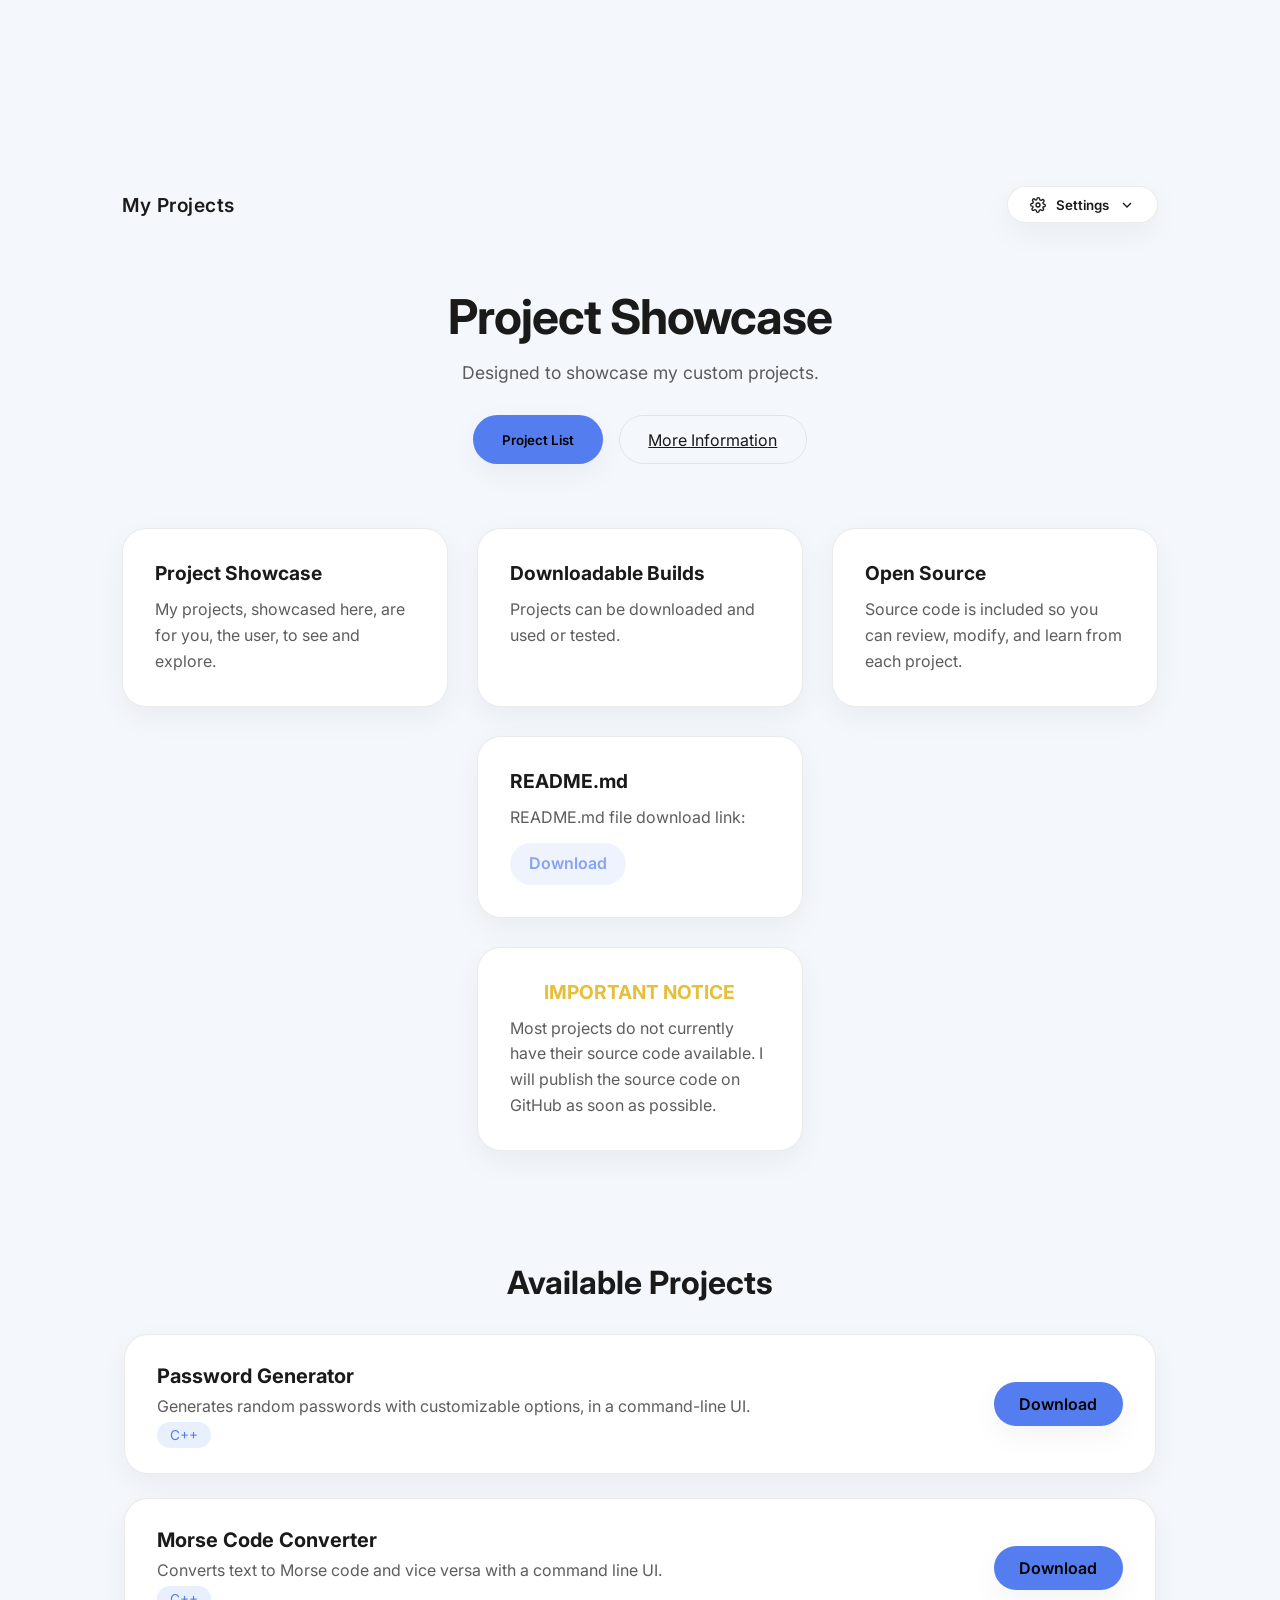
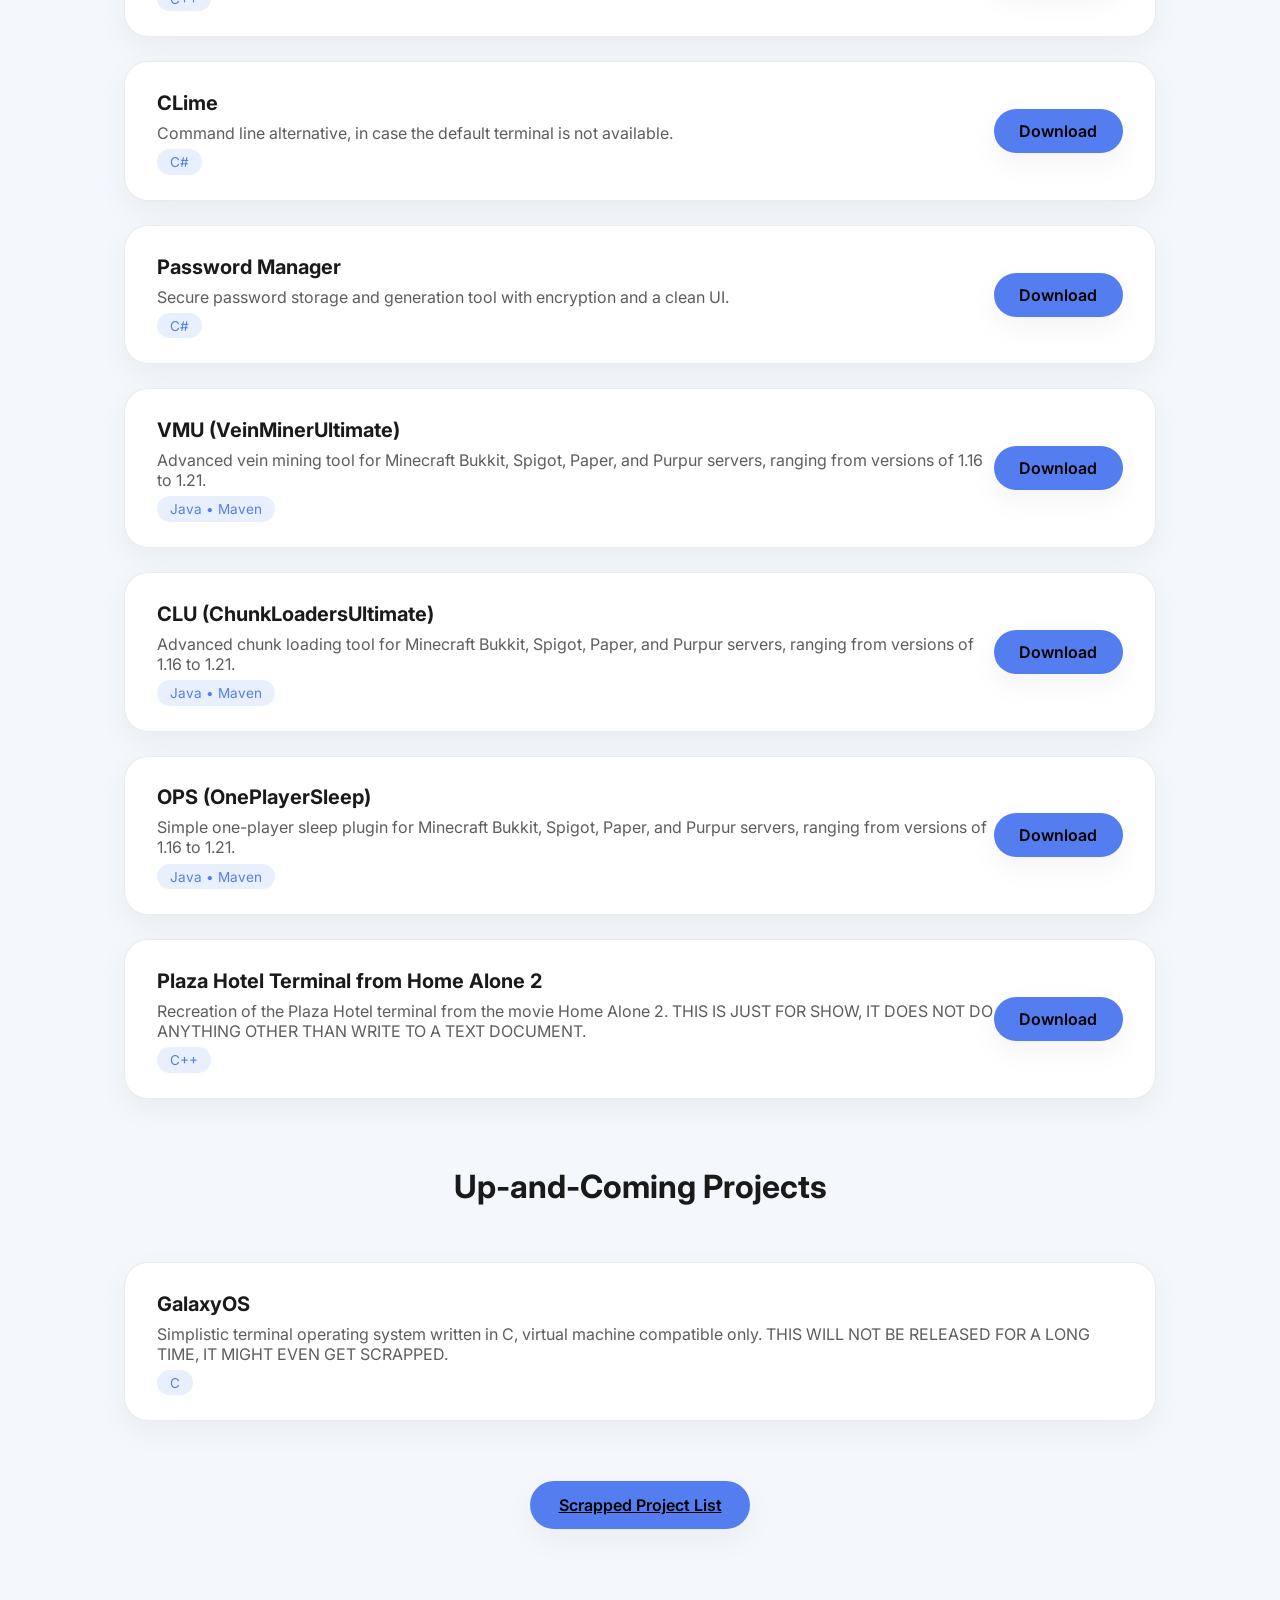
==== commit 571f9ca0: "Update index.html" ====
--- a/index.html
+++ b/index.html
@@ -10,7 +10,11 @@
     <link href="https://fonts.googleapis.com/css2?family=Inter:wght@400;500;600;700&display=swap" rel="stylesheet">
 </head>
 
+<div id="confetti-container"></div>
+
 <body>
+    <canvas id="galaxy-bg"></canvas>
+    
     <div class="container">
         <header class="navbar">
             <div class="logo">My Projects</div>
--- a/style.css
+++ b/style.css
@@ -400,3 +400,21 @@
     color: #e63939;
     text-align: center;
 }
+
+/* CONFETTI */
+
+#confetti-container {
+    position: fixed;
+    inset: 0;
+    pointer-events: none;
+    overflow: hidden;
+    z-index: 9999;
+}
+
+.confetti {
+    position: absolute;
+    width: 8px;
+    height: 14px;
+    opacity: 0.95;
+    will-change: transform;
+}
